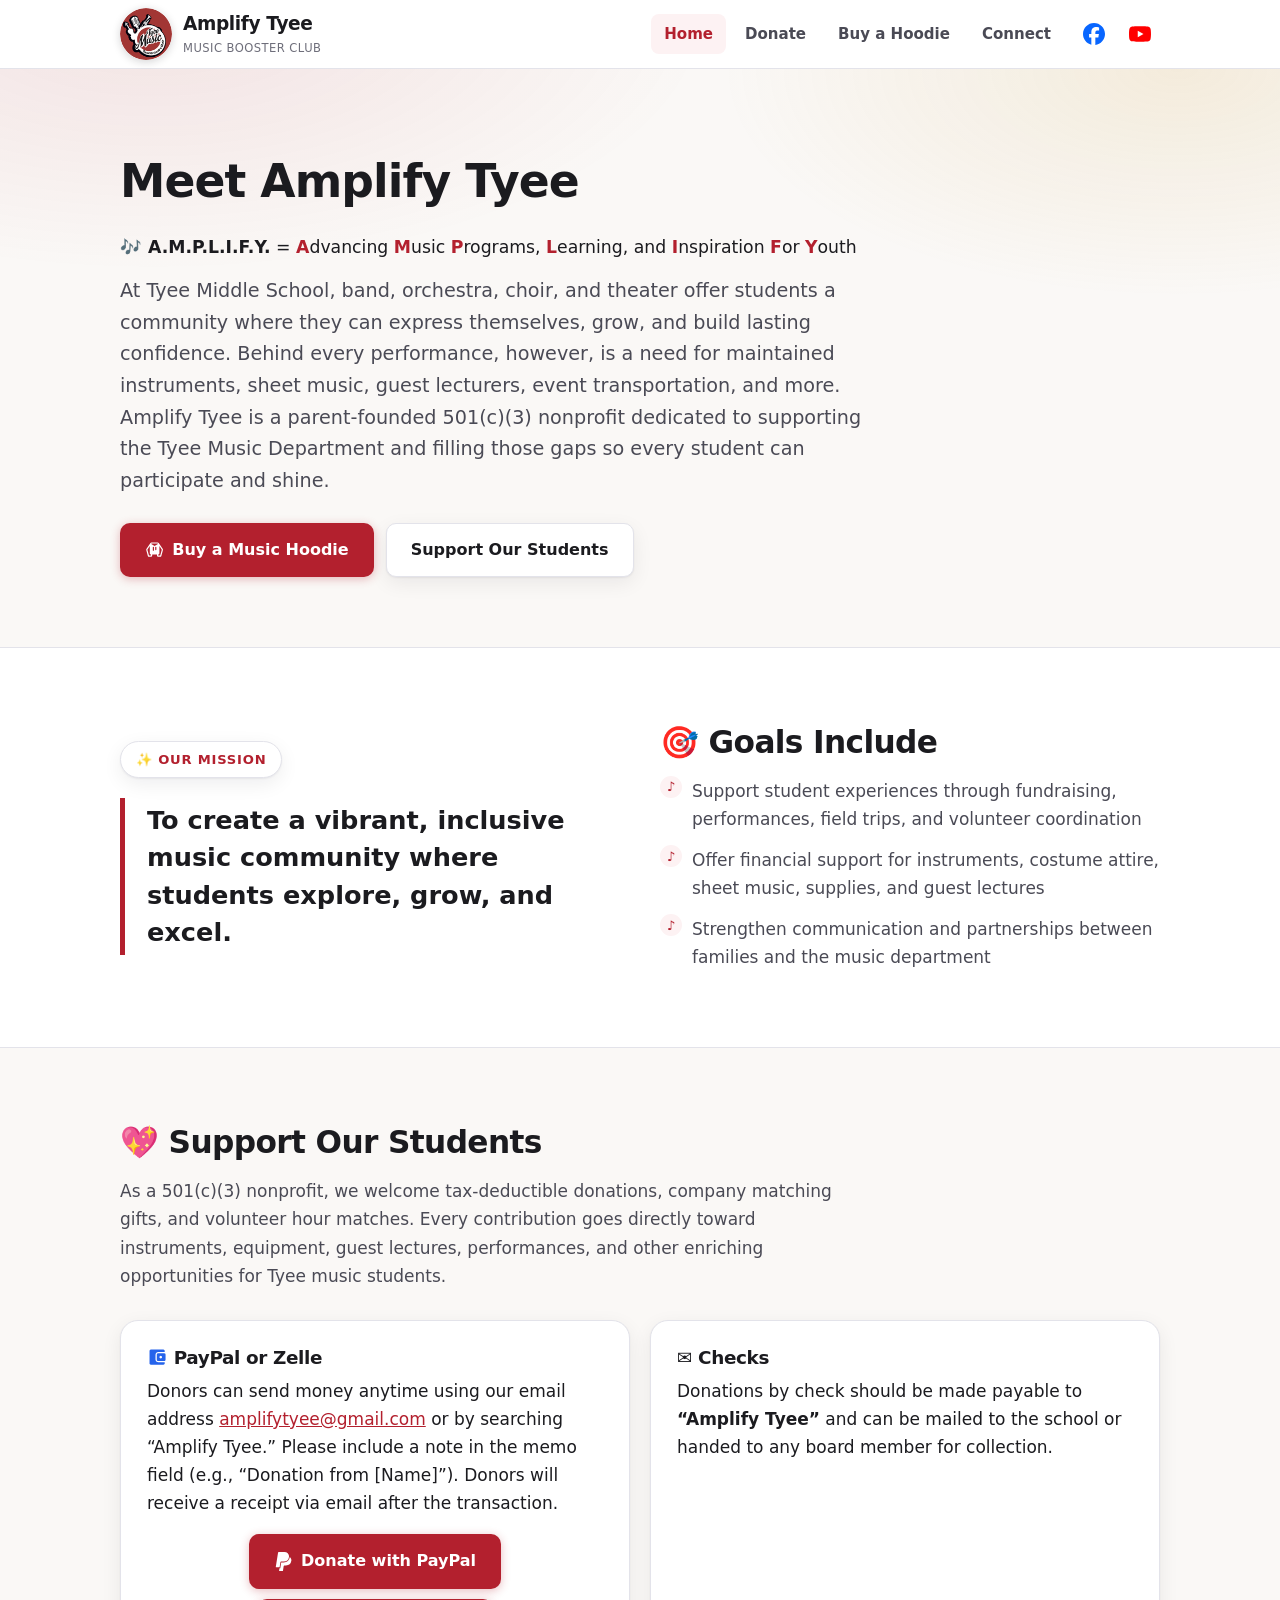
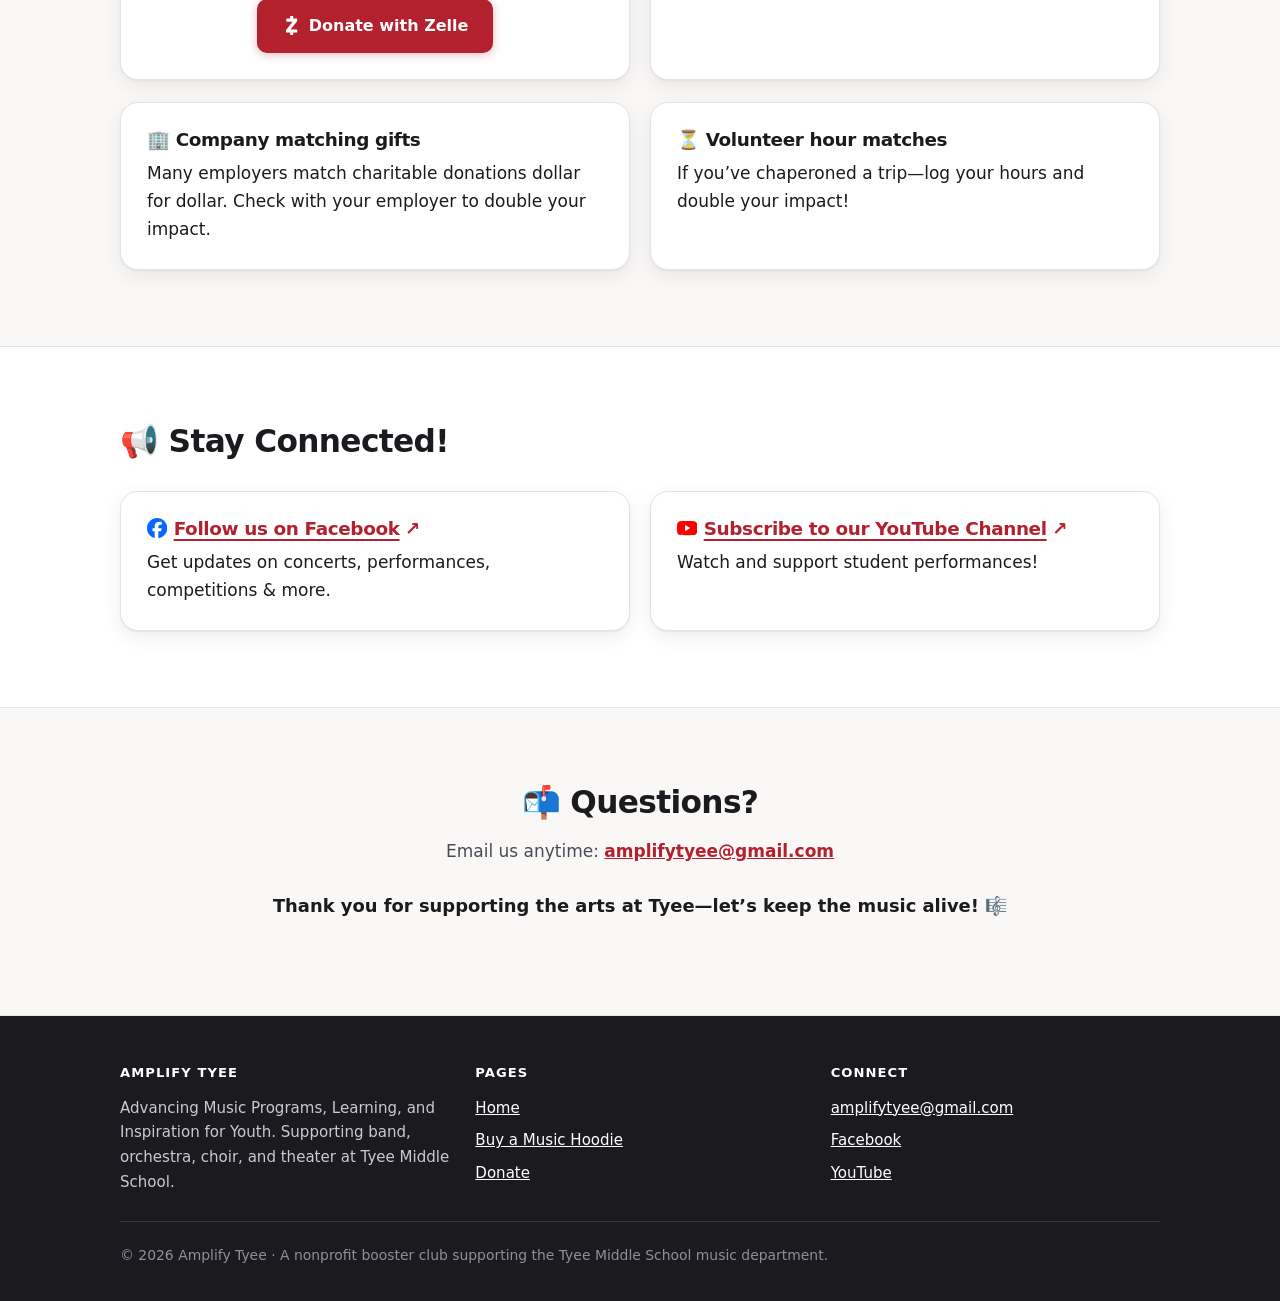
==== index.html @ bc8c7fa6 "Home page: lead with why the music program needs support Opens with what band, orchestra, choir, and" ====
<!doctype html>
<html lang="en">
<head>
<meta charset="utf-8">
<meta name="viewport" content="width=device-width, initial-scale=1">
<title>Amplify Tyee — Tyee Middle School Music Booster Club</title>
<meta name="description" content="Amplify Tyee is a nonprofit music booster club supporting the Tyee Middle School music department — band, orchestra, choir, and theater.">
<link rel="canonical" href="https://amplifytyee.org/">
<meta property="og:title" content="Amplify Tyee — Tyee Middle School Music Booster Club">
<meta property="og:description" content="Advancing Music Programs, Learning, and Inspiration for Youth.">
<meta property="og:type" content="website">
<meta property="og:url" content="https://amplifytyee.org/">
<meta name="theme-color" content="#b3202e">
<link rel="icon" type="image/png" sizes="32x32" href="assets/img/favicon-32.png">
<link rel="icon" type="image/png" sizes="48x48" href="assets/img/favicon-48.png">
<link rel="icon" type="image/png" sizes="192x192" href="assets/img/logo.png">
<link rel="apple-touch-icon" sizes="180x180" href="assets/img/apple-touch-icon.png">
<link rel="stylesheet" href="assets/css/site.css">
</head>
<body>

<a class="skip-link" href="#main">Skip to main content</a>

<header class="site-header">
  <div class="wrap">
    <a class="brand" href="./">
      <img class="brand-logo" src="assets/img/logo.png" alt="" width="52" height="52">
      <span>
        <span class="brand-name">Amplify Tyee</span>
        <span class="brand-sub">Music Booster Club</span>
      </span>
    </a>
    <nav class="site-nav" aria-label="Main">
      <a href="./" aria-current="page">Home</a>
      <a href="./#donate">Donate</a>
      <a href="sweatshirts.html">Buy a Hoodie</a>
      <a href="./#connect">Connect</a>
      <a class="nav-icon" href="https://www.facebook.com/profile.php?id=61572966548657" target="_blank" rel="noopener" aria-label="Amplify Tyee on Facebook (opens in a new tab)" title="Amplify Tyee on Facebook"><svg viewBox="0 0 24 24" aria-hidden="true" focusable="false"><path fill="#0866FF" d="M9.101 23.691v-7.98H6.627v-3.667h2.474v-1.58c0-4.085 1.848-5.978 5.858-5.978.401 0 .955.042 1.468.103a8.68 8.68 0 0 1 1.141.195v3.325a8.623 8.623 0 0 0-.653-.036 26.805 26.805 0 0 0-.733-.009c-.707 0-1.259.096-1.675.309a1.686 1.686 0 0 0-.679.622c-.258.42-.374.995-.374 1.752v1.297h3.919l-.386 2.103-.287 1.564h-3.246v8.245C19.396 23.238 24 18.179 24 12.044c0-6.627-5.373-12-12-12s-12 5.373-12 12c0 5.628 3.874 10.35 9.101 11.647Z"/></svg></a>
      <a class="nav-icon" href="https://www.youtube.com/@AMPLIFYTyee" target="_blank" rel="noopener" aria-label="Amplify Tyee on YouTube (opens in a new tab)" title="Amplify Tyee on YouTube"><svg viewBox="0 0 24 24" aria-hidden="true" focusable="false"><path fill="#FF0000" d="M23.498 6.186a3.016 3.016 0 0 0-2.122-2.136C19.505 3.545 12 3.545 12 3.545s-7.505 0-9.377.505A3.017 3.017 0 0 0 .502 6.186C0 8.07 0 12 0 12s0 3.93.502 5.814a3.016 3.016 0 0 0 2.122 2.136c1.871.505 9.376.505 9.376.505s7.505 0 9.377-.505a3.015 3.015 0 0 0 2.122-2.136C24 15.93 24 12 24 12s0-3.93-.502-5.814zM9.545 15.568V8.432L15.818 12l-6.273 3.568z"/></svg></a>
    </nav>
  </div>
</header>

<main id="main">

  <section class="hero">
    <div class="wrap">
      <h1>Meet Amplify Tyee</h1>
      <div class="acronym">
        <p>
          <strong>&#127926; A.M.P.L.I.F.Y.</strong> =
          <b>A</b>dvancing <b>M</b>usic <b>P</b>rograms,
          <b>L</b>earning, and <b>I</b>nspiration <b>F</b>or <b>Y</b>outh
        </p>
      </div>
      <p class="lede">
        At Tyee Middle School, band, orchestra, choir, and theater offer students a community where they can express themselves, grow, and build lasting confidence.
        Behind every performance, however, is a need for maintained instruments, sheet music, guest lecturers, event transportation, and more.
        Amplify Tyee is a parent-founded 501(c)(3) nonprofit dedicated to supporting the Tyee Music Department and filling those gaps so
        every student can participate and shine.
      </p>
      <div class="hero-actions">
        <a class="btn btn-primary" href="sweatshirts.html"><svg class="btn-icon" viewBox="0 0 256 256" aria-hidden="true" focusable="false"><path fill="currentColor" d="M237.31,120.53,183,39.12A16,16,0,0,0,169.73,32H86.27A16,16,0,0,0,73,39.12L18.69,120.53a16,16,0,0,0-2.13,13.09L38,212.21A16,16,0,0,0,53.43,224H80a16,16,0,0,0,16-16V192h64v16a16,16,0,0,0,16,16h26.57A16,16,0,0,0,218,212.21l21.44-78.59A16,16,0,0,0,237.31,120.53ZM80,208H53.43L32,129.41l32-48V176a16,16,0,0,0,16,16Zm40-72a8,8,0,0,1-16,0V97.14a8,8,0,1,1,16,0Zm32-8a8,8,0,0,1-16,0V97.14a8,8,0,1,1,16,0ZM128,78.71,83.35,52.39,86.27,48h83.46l2.92,4.39ZM202.57,208H176V192a16,16,0,0,0,16-16V81.41l32,48Z"/></svg>Buy a Music Hoodie</a>
        <a class="btn btn-secondary" href="#donate">Support Our Students</a>
      </div>
    </div>
  </section>

  <section class="section" id="mission">
    <div class="wrap">
      <div class="grid grid-2" style="align-items:center; gap:40px;">
        <div>
          <span class="eyebrow">&#10024; Our Mission</span>
          <blockquote class="mission-quote">
            To create a vibrant, inclusive music community where students explore, grow, and excel.
          </blockquote>
        </div>
        <div>
          <h2>&#127919; Goals Include</h2>
          <ul class="check-list">
            <li>Support student experiences through fundraising, performances, field trips, and volunteer coordination</li>
            <li>Offer financial support for instruments, costume attire, sheet music, supplies, and guest lectures</li>
            <li>Strengthen communication and partnerships between families and the music department</li>
          </ul>
        </div>
      </div>
    </div>
  </section>

  <section class="section section-alt" id="donate">
    <div class="wrap">
      <div class="section-head">
        <h2>&#128150; Support Our Students</h2>
        <p>As a 501(c)(3) nonprofit, we welcome tax-deductible donations, company matching gifts, and volunteer hour matches.
           Every contribution goes directly toward instruments, equipment, guest lectures, performances, and other enriching opportunities for Tyee music students.
        </p>
      </div>

      <div class="grid grid-3" style="margin-top:22px;">
        <div class="card">
          <h3><svg class="title-icon" viewBox="0 -960 960 960" aria-hidden="true" focusable="false"><path fill="#2563EB" d="M180-120q-23 0-41.5-18T120-180v-600q0-23 18.5-41.5T180-840h600q24 0 42 18.5t18 41.5v54H538q-58 0-96 38t-38 95v227q0 57 38 95t96 38h302v53q0 24-18 42t-42 18H180Zm358-173q-34 0-54-20t-20-53v-227q0-34 20-53.5t54-19.5h269q34 0 54 19.5t20 53.5v227q0 33-20 53t-54 20H538Zm158.5-142.5Q716-455 716-481q0-25-19.5-44T652-544q-25 0-44.5 19T588-481q0 26 19.5 45.5T652-416q25 0 44.5-19.5Z"/></svg>PayPal or Zelle</h3>
          <p>Donors can send money anytime using our email address
             <a href="mailto:amplifytyee@gmail.com">amplifytyee@gmail.com</a> or by searching
             &ldquo;Amplify Tyee.&rdquo; Please include a note in the memo field
             (e.g., &ldquo;Donation from [Name]&rdquo;). Donors will receive a receipt via email
             after the transaction.</p>
          <p style="margin-top:16px; display:flex; flex-wrap:wrap; justify-content:center; gap:10px;">
            <a class="btn btn-primary" href="https://www.paypal.com/donate?campaign_id=DJWLA42FHYME8"
               target="_blank" rel="noopener"><svg class="btn-icon" viewBox="0 0 24 24" aria-hidden="true" focusable="false"><path fill="currentColor" d="M7.016 19.198h-4.2a.562.562 0 0 1-.555-.65L5.093.584A.692.692 0 0 1 5.776 0h7.222c3.417 0 5.904 2.488 5.846 5.5-.006.25-.027.5-.066.747A6.794 6.794 0 0 1 12.071 12H8.743a.69.69 0 0 0-.682.583l-.325 2.056-.013.083-.692 4.39-.015.087zM19.79 6.142c-.01.087-.01.175-.023.261a7.76 7.76 0 0 1-7.695 6.598H9.007l-.283 1.795-.013.083-.692 4.39-.134.843-.014.088H6.86l-.497 3.15a.562.562 0 0 0 .555.65h3.612c.34 0 .63-.249.683-.585l.952-6.031a.692.692 0 0 1 .683-.584h2.126a6.793 6.793 0 0 0 6.707-5.752c.306-1.95-.466-3.744-1.89-4.906z"/></svg>Donate with PayPal</a>
            <a class="btn btn-primary" href="https://enroll.zellepay.com/qr-codes?data=eyJuYW1lIjoiQU1QTElGWSBUWUVFIiwiYWN0aW9uIjoicGF5bWVudCIsInRva2VuIjoiYW1wbGlmeXR5ZWVAZ21haWwuY29tIn0="
               target="_blank" rel="noopener"><svg class="btn-icon" viewBox="0 0 24 24" aria-hidden="true" focusable="false"><path fill="currentColor" d="M13.559 24h-2.841a.483.483 0 0 1-.483-.483v-2.765H5.638a.667.667 0 0 1-.666-.666v-2.234a.67.67 0 0 1 .142-.412l8.139-10.382h-7.25a.667.667 0 0 1-.667-.667V3.914c0-.367.299-.666.666-.666h4.23V.483c0-.266.217-.483.483-.483h2.841c.266 0 .483.217.483.483v2.765h4.323c.367 0 .666.299.666.666v2.137a.67.67 0 0 1-.141.41l-8.19 10.481h7.665c.367 0 .666.299.666.666v2.477a.667.667 0 0 1-.666.667h-4.32v2.765a.483.483 0 0 1-.483.483Z"/></svg>Donate with Zelle</a>
          </p>
        </div>
        <div class="card">
          <h3>&#9993;&#65039; Checks</h3>
          <p>Donations by check should be made payable to <strong>&ldquo;Amplify Tyee&rdquo;</strong>
             and can be mailed to the school or handed to any board member for collection.</p>
        </div>
      </div>

      <div class="grid grid-2" style="margin-top:22px;">
        <div class="card">
          <h3>&#127970; Company matching gifts</h3>
          <p>Many employers match charitable donations dollar for dollar. Check with your
             employer to double your impact.</p>
        </div>
        <div class="card">
          <h3>&#9203; Volunteer hour matches</h3>
          <p>If you&rsquo;ve chaperoned a trip&mdash;log your hours and double your impact!</p>
        </div>
      </div>
    </div>
  </section>

  <section class="section" id="connect">
    <div class="wrap">
      <div class="section-head">
        <h2>&#128226; Stay Connected!</h2>
      </div>

      <div class="grid grid-2">
        <div class="card">
          <h3><a href="https://www.facebook.com/profile.php?id=61572966548657" target="_blank" rel="noopener"><svg class="title-icon" viewBox="0 0 24 24" aria-hidden="true" focusable="false"><path fill="#0866FF" d="M9.101 23.691v-7.98H6.627v-3.667h2.474v-1.58c0-4.085 1.848-5.978 5.858-5.978.401 0 .955.042 1.468.103a8.68 8.68 0 0 1 1.141.195v3.325a8.623 8.623 0 0 0-.653-.036 26.805 26.805 0 0 0-.733-.009c-.707 0-1.259.096-1.675.309a1.686 1.686 0 0 0-.679.622c-.258.42-.374.995-.374 1.752v1.297h3.919l-.386 2.103-.287 1.564h-3.246v8.245C19.396 23.238 24 18.179 24 12.044c0-6.627-5.373-12-12-12s-12 5.373-12 12c0 5.628 3.874 10.35 9.101 11.647Z"/></svg>Follow us on Facebook</a></h3>
          <p>Get updates on concerts, performances, competitions &amp; more.</p>
        </div>
        <div class="card">
          <h3><a href="https://www.youtube.com/@AMPLIFYTyee" target="_blank" rel="noopener"><svg class="title-icon" viewBox="0 0 24 24" aria-hidden="true" focusable="false"><path fill="#FF0000" d="M23.498 6.186a3.016 3.016 0 0 0-2.122-2.136C19.505 3.545 12 3.545 12 3.545s-7.505 0-9.377.505A3.017 3.017 0 0 0 .502 6.186C0 8.07 0 12 0 12s0 3.93.502 5.814a3.016 3.016 0 0 0 2.122 2.136c1.871.505 9.376.505 9.376.505s7.505 0 9.377-.505a3.015 3.015 0 0 0 2.122-2.136C24 15.93 24 12 24 12s0-3.93-.502-5.814zM9.545 15.568V8.432L15.818 12l-6.273 3.568z"/></svg>Subscribe to our YouTube Channel</a></h3>
          <p>Watch and support student performances!</p>
        </div>
      </div>
    </div>
  </section>

  <section class="section section-alt" id="questions">
    <div class="wrap" style="text-align:center;">
      <h2>&#128236; Questions?</h2>
      <p style="color:var(--ink-soft);">Email us anytime:
        <a href="mailto:amplifytyee@gmail.com"><strong>amplifytyee@gmail.com</strong></a>
      </p>
      <p style="font-size:1.12rem; font-weight:600; margin-top:26px;">
        Thank you for supporting the arts at Tyee&mdash;let&rsquo;s keep the music alive! &#127932;
      </p>
    </div>
  </section>

</main>

<footer class="site-footer">
  <div class="wrap">
    <div class="foot-grid">
      <div>
        <h4>Amplify Tyee</h4>
        <p style="margin:0;">Advancing Music Programs, Learning, and Inspiration for Youth.
           Supporting band, orchestra, choir, and theater at Tyee Middle School.</p>
      </div>
      <div>
        <h4>Pages</h4>
        <ul>
          <li><a href="./">Home</a></li>
          <li><a href="sweatshirts.html">Buy a Music Hoodie</a></li>
          <li><a href="./#donate">Donate</a></li>
        </ul>
      </div>
      <div>
        <h4>Connect</h4>
        <ul>
          <li><a href="mailto:amplifytyee@gmail.com">amplifytyee@gmail.com</a></li>
          <li><a href="https://www.facebook.com/profile.php?id=61572966548657" target="_blank" rel="noopener">Facebook</a></li>
          <li><a href="https://www.youtube.com/@AMPLIFYTyee" target="_blank" rel="noopener">YouTube</a></li>
        </ul>
      </div>
    </div>
    <div class="foot-bottom">
      &copy; <span id="year">2026</span> Amplify Tyee &middot; A nonprofit booster club supporting the Tyee Middle School music department.
    </div>
  </div>
</footer>

<script>document.getElementById('year').textContent = new Date().getFullYear();</script>
<script src="assets/js/nav.js"></script>
</body>
</html>
---- assets/css/site.css ----
/* Amplify Tyee — shared stylesheet
   Plain CSS, no build step. Edit directly. */

:root {
  --red:        #b3202e;
  --red-dark:   #8a1622;
  --red-soft:   #fdf2f3;
  --ink:        #1b1b1f;
  --ink-soft:   #4a4a55;
  --muted:      #6e6e7a;
  --line:       #e3e3ea;
  --bg:         #ffffff;
  --bg-alt:     #faf8f6;
  --gold:       #c8952b;
  --green:      #1c7a4d;
  --green-soft: #eefaf3;

  --radius:     12px;
  --radius-lg:  18px;
  --shadow:     0 1px 2px rgba(20, 20, 30, .06), 0 6px 20px rgba(20, 20, 30, .07);
  --shadow-lg:  0 2px 6px rgba(20, 20, 30, .08), 0 18px 46px rgba(20, 20, 30, .12);
  --wrap:       1080px;
  --font:       system-ui, -apple-system, "Segoe UI", Roboto, "Helvetica Neue", Arial, sans-serif;
}

* { box-sizing: border-box; }

html { scroll-behavior: smooth; -webkit-text-size-adjust: 100%; }

/* Keep the sticky header from covering a heading jumped to via #anchor. */
:target, section[id], [id^="order-"] { scroll-margin-top: 88px; }

body {
  margin: 0;
  font-family: var(--font);
  font-size: 17px;
  line-height: 1.65;
  color: var(--ink);
  background: var(--bg);
  -webkit-font-smoothing: antialiased;
}

img { max-width: 100%; height: auto; display: block; }

a { color: var(--red); }
a:hover { color: var(--red-dark); }

h1, h2, h3 { line-height: 1.2; letter-spacing: -.02em; margin: 0 0 .5em; }
h1 { font-size: clamp(1.9rem, 5vw, 2.85rem); }
h2 { font-size: clamp(1.4rem, 3.4vw, 1.95rem); }
h3 { font-size: 1.15rem; }

p { margin: 0 0 1em; }

.wrap { width: 100%; max-width: var(--wrap); margin-inline: auto; padding-inline: 20px; }

/* Accessibility ---------------------------------------------------------- */
.skip-link {
  position: absolute; left: -9999px; top: 0; z-index: 200;
  background: var(--ink); color: #fff; padding: 12px 18px; border-radius: 0 0 8px 0;
}
.skip-link:focus { left: 0; color: #fff; }

:where(a, button, input, select, textarea, summary):focus-visible {
  outline: 3px solid var(--red);
  outline-offset: 2px;
  border-radius: 4px;
}

.visually-hidden {
  position: absolute; width: 1px; height: 1px; margin: -1px;
  padding: 0; overflow: hidden; clip: rect(0 0 0 0); white-space: nowrap; border: 0;
}

/* Header ----------------------------------------------------------------- */
.site-header {
  position: sticky; top: 0; z-index: 100;
  background: rgba(255, 255, 255, .92);
  backdrop-filter: saturate(180%) blur(12px);
  border-bottom: 1px solid var(--line);
}
.site-header .wrap {
  display: flex; align-items: center; justify-content: space-between;
  gap: 16px; min-height: 68px;
}

.brand { display: flex; align-items: center; gap: 11px; text-decoration: none; color: var(--ink); }
.brand:hover { color: var(--ink); }
.brand-logo {
  width: 52px; height: 52px; flex: none; border-radius: 50%;
  box-shadow: 0 2px 8px rgba(20, 20, 30, .18);
}
.brand-name { font-weight: 700; font-size: 1.16rem; letter-spacing: -.02em; line-height: 1.15; }
.brand-sub { display: block; font-weight: 500; font-size: .72rem; color: var(--muted); letter-spacing: .04em; text-transform: uppercase; }

.site-nav { display: flex; align-items: center; gap: 6px; flex-wrap: wrap; }
.site-nav a {
  text-decoration: none; color: var(--ink-soft); font-weight: 600; font-size: .94rem;
  padding: 8px 13px; border-radius: 8px;
}
.site-nav a:hover { background: var(--bg-alt); color: var(--ink); }
/* The highlighted menu item. aria-current="page" marks the page you're on; on the home page,
   assets/js/nav.js moves it between Home / Donate / Connect ("location") as you scroll. */
.site-nav a[aria-current] { color: var(--red); background: var(--red-soft); }
/* Facebook / YouTube icon links at the end of the menu. 40px square keeps them easy to tap. */
.site-nav a.nav-icon {
  display: inline-flex; align-items: center; justify-content: center;
  width: 40px; height: 40px; padding: 0;
}
.site-nav a:not(.nav-icon) + a.nav-icon { margin-left: 4px; }
.nav-icon svg { width: 22px; height: 22px; display: block; }

/* Buttons ---------------------------------------------------------------- */
.btn {
  display: inline-flex; align-items: center; justify-content: center; gap: 8px;
  padding: 13px 24px; border-radius: 10px; border: 1px solid transparent;
  font: inherit; font-weight: 650; font-size: 1rem; text-decoration: none;
  cursor: pointer; transition: transform .12s ease, background .15s ease, box-shadow .15s ease;
}
.btn:active { transform: translateY(1px); }
/* Logo inside a button (e.g. PayPal / Zelle on the donate buttons). Drawn in the button's text
   colour (fill="currentColor"), so it stays readable on the red buttons. */
.btn-icon { width: 1.2em; height: 1.2em; flex: none; }
.btn-primary { background: var(--red); color: #fff; box-shadow: 0 2px 10px rgba(179, 32, 46, .3); }
.btn-primary:hover { background: var(--red-dark); color: #fff; }
.btn-secondary { background: #fff; color: var(--ink); border-color: var(--line); box-shadow: var(--shadow); }
.btn-secondary:hover { border-color: #c9c9d4; color: var(--ink); }

/* Hero ------------------------------------------------------------------- */
.hero {
  background:
    radial-gradient(900px 420px at 12% -10%, rgba(179, 32, 46, .10), transparent 62%),
    radial-gradient(760px 380px at 92% 0%, rgba(200, 149, 43, .13), transparent 60%),
    var(--bg-alt);
  border-bottom: 1px solid var(--line);
  padding: clamp(48px, 8vw, 86px) 0 clamp(40px, 6vw, 70px);
}
.eyebrow {
  display: inline-flex; align-items: center; gap: 8px;
  background: #fff; border: 1px solid var(--line); color: var(--red);
  font-size: .82rem; font-weight: 700; letter-spacing: .06em; text-transform: uppercase;
  padding: 7px 15px; border-radius: 999px; margin-bottom: 20px; box-shadow: var(--shadow);
}
.hero p.lede { font-size: clamp(1.04rem, 2.1vw, 1.2rem); color: var(--ink-soft); max-width: 62ch; }
.hero-actions { display: flex; flex-wrap: wrap; gap: 12px; margin-top: 26px; }

/* Acronym ---------------------------------------------------------------- */
.acronym { margin: 0 0 14px; max-width: 760px; font-size: 1.08rem; }
.acronym b { color: var(--red); }
.acronym p:last-child { margin-bottom: 0; }

/* Sections --------------------------------------------------------------- */
.section { padding: clamp(46px, 7vw, 76px) 0; }
.section-alt { background: var(--bg-alt); border-block: 1px solid var(--line); }
.section-head { max-width: 66ch; margin-bottom: 30px; }
.section-head p { color: var(--ink-soft); margin-bottom: 0; }

/* Cards ------------------------------------------------------------------ */
.grid { display: grid; gap: 20px; }
.grid-3 { grid-template-columns: repeat(auto-fit, minmax(265px, 1fr)); }
.grid-2 { grid-template-columns: repeat(auto-fit, minmax(310px, 1fr)); }

.card {
  background: #fff; border: 1px solid var(--line); border-radius: var(--radius-lg);
  padding: 26px; box-shadow: var(--shadow);
}
.card h3 { margin-bottom: .45em; }
.card p:last-child { margin-bottom: 0; }

/* SVG icons shown in front of a card title (wallet, Facebook, YouTube), sized like the emoji icons. */
.title-icon { width: 1.1em; height: 1.1em; vertical-align: -0.18em; margin-right: .35em; }

/* A card title that is itself a link (Facebook, YouTube). Always underlined so it
   reads as a link on phones too, not just on hover, and without relying on colour. */
.card h3 a {
  text-decoration: underline; text-decoration-thickness: 1.5px; text-underline-offset: 4px;
}
.card h3 a:hover { color: var(--red-dark); text-decoration-thickness: 2.5px; }
/* "Opens another site" arrow. inline-block keeps it out of the underline;
   the empty alt text stops screen readers announcing "north east arrow". */
.card h3 a[target="_blank"]::after {
  content: "\2197"; content: "\2197" / "";
  display: inline-block; margin-left: .3em; text-decoration: none; font-weight: 600;
}

.mission-quote {
  font-size: clamp(1.2rem, 2.8vw, 1.6rem); line-height: 1.45; font-weight: 600;
  color: var(--ink); border-left: 5px solid var(--red); padding: 4px 0 4px 22px;
  margin: 0; max-width: 34ch;
}

/* Lists ------------------------------------------------------------------ */
.check-list { list-style: none; padding: 0; margin: 0; display: grid; gap: 13px; }
.check-list li { position: relative; padding-left: 32px; color: var(--ink-soft); }
.check-list li::before {
  content: "\266A"; position: absolute; left: 0; top: -1px;
  width: 22px; height: 22px; border-radius: 50%;
  background: var(--red-soft); color: var(--red);
  display: grid; place-items: center; font-size: 13px; font-weight: 700;
}

/* Footer ----------------------------------------------------------------- */
.site-footer {
  background: var(--ink); color: #c9c9d6;
  padding: 46px 0 34px; font-size: .94rem;
}
.site-footer a { color: #fff; }
.site-footer .foot-grid {
  display: grid; gap: 26px; grid-template-columns: repeat(auto-fit, minmax(230px, 1fr));
  padding-bottom: 26px; border-bottom: 1px solid rgba(255, 255, 255, .13);
}
.site-footer h4 { color: #fff; font-size: .82rem; letter-spacing: .08em; text-transform: uppercase; margin: 0 0 12px; }
.site-footer ul { list-style: none; padding: 0; margin: 0; display: grid; gap: 8px; }
.foot-bottom { padding-top: 22px; color: #8f8f9e; font-size: .87rem; }

@media (max-width: 640px) {
  /* The header stacks on small screens, so anchors need more clearance. */
  :target, section[id], [id^="order-"] { scroll-margin-top: 140px; }
  .site-header .wrap { flex-direction: column; align-items: stretch; padding-block: 12px; gap: 10px; }
  .site-nav { justify-content: center; }
  .brand { justify-content: center; }
}
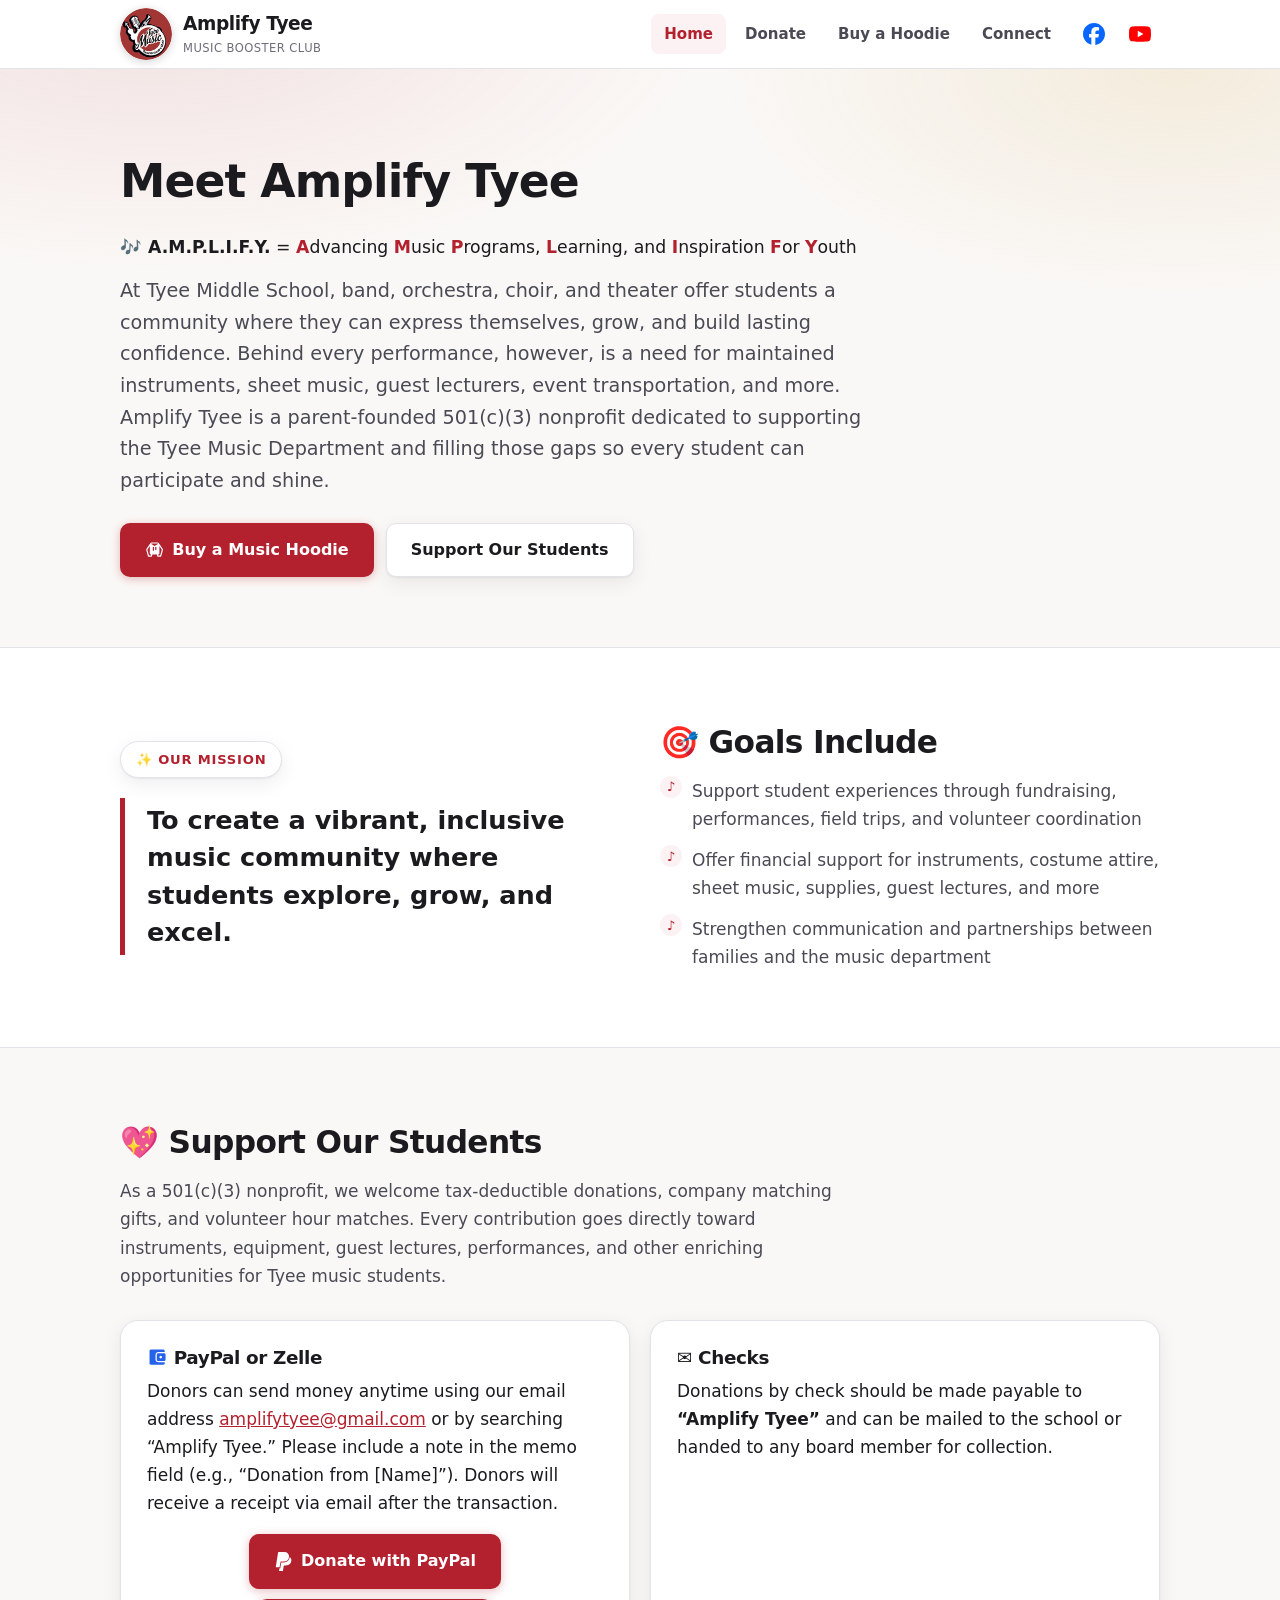
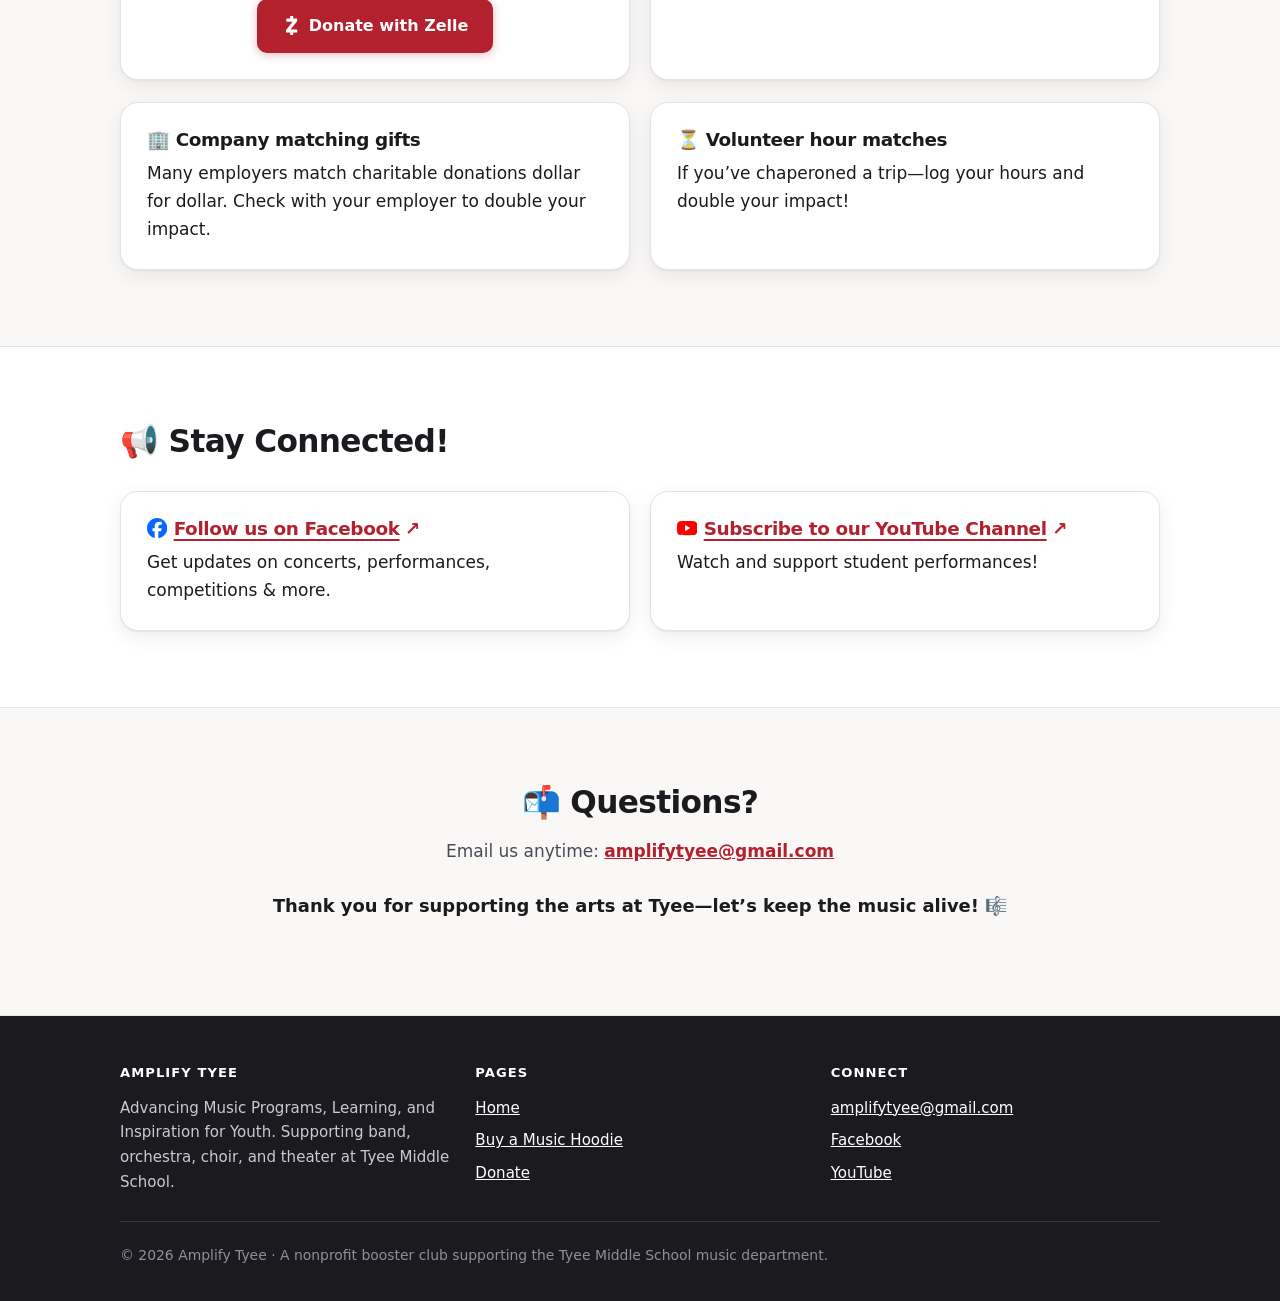
==== commit 75c3a6b7: "Same funding goal wording on the home page and both flyers "instruments, costume attire, sheet music" ====
--- a/index.html
+++ b/index.html
@@ -79,7 +79,7 @@
           <h2>&#127919; Goals Include</h2>
           <ul class="check-list">
             <li>Support student experiences through fundraising, performances, field trips, and volunteer coordination</li>
-            <li>Offer financial support for instruments, costume attire, sheet music, supplies, and guest lectures</li>
+            <li>Offer financial support for instruments, costume attire, sheet music, supplies, guest lectures, and more</li>
             <li>Strengthen communication and partnerships between families and the music department</li>
           </ul>
         </div>
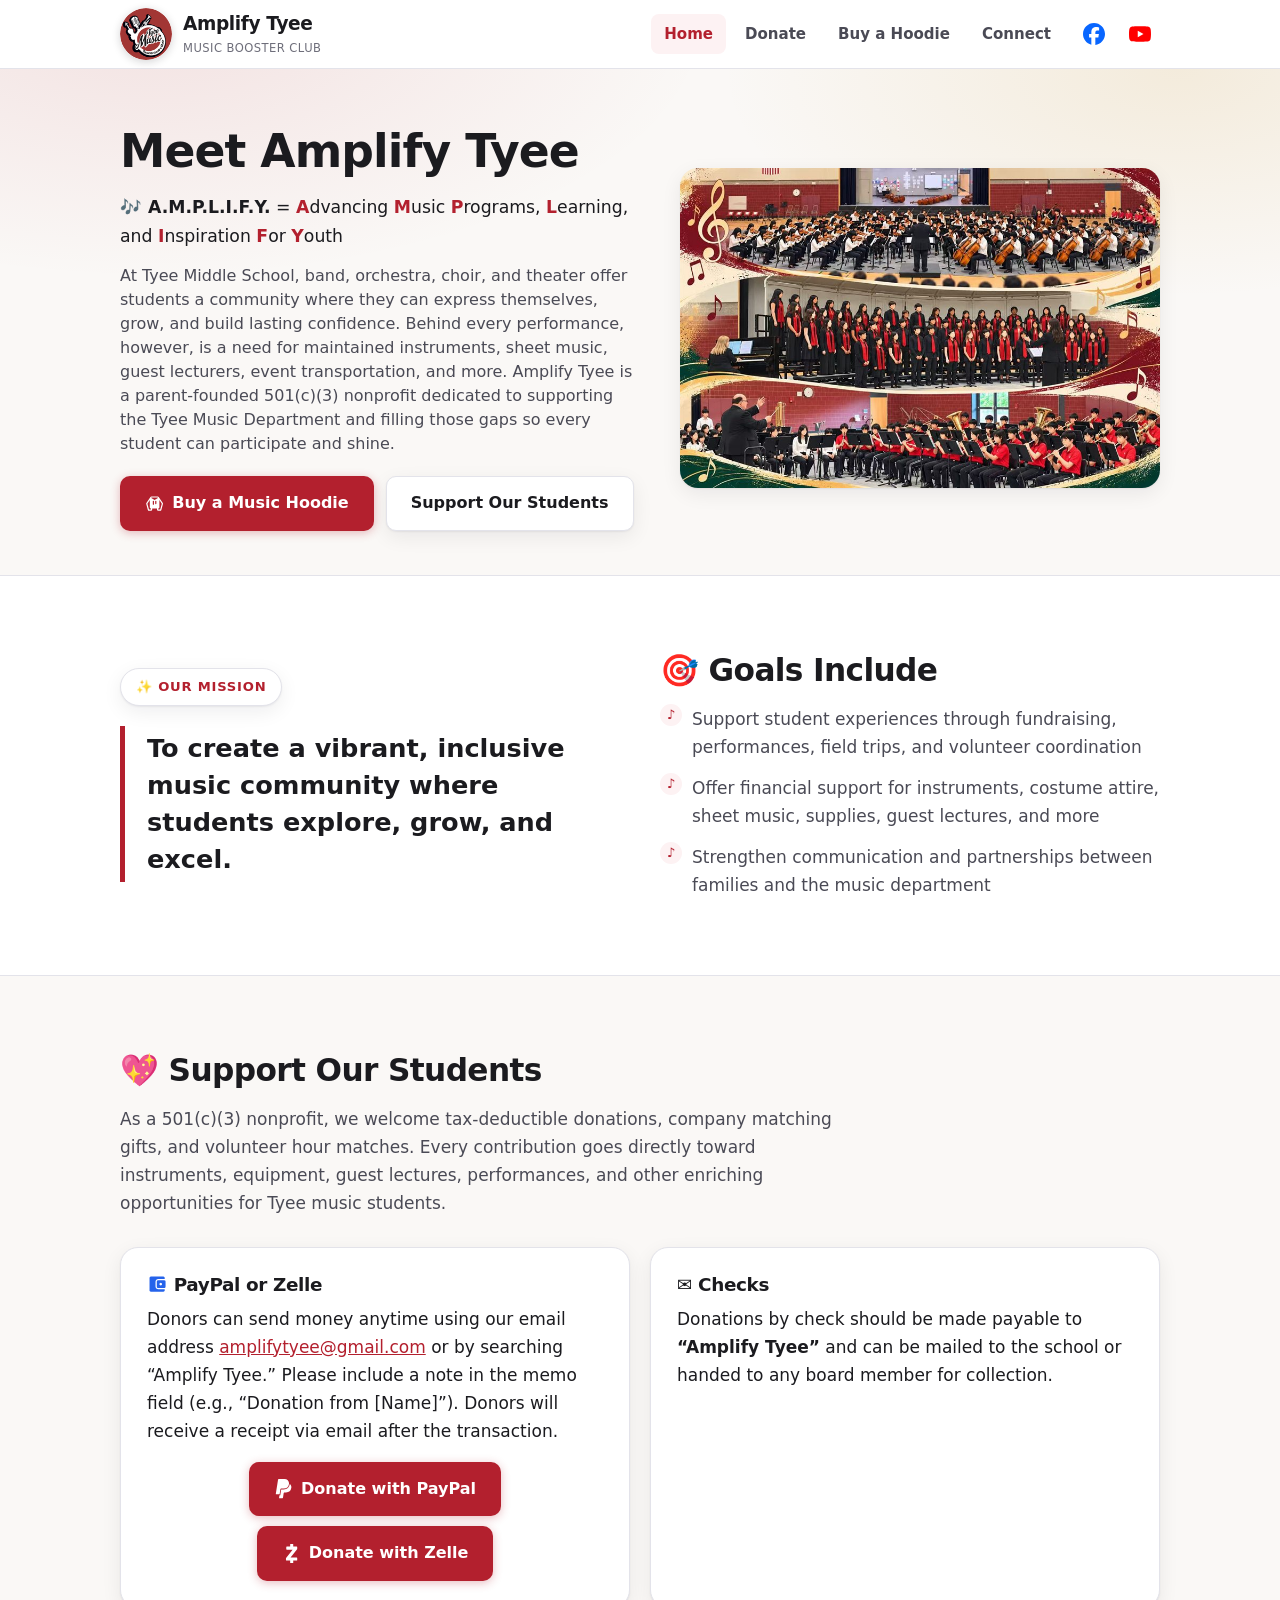
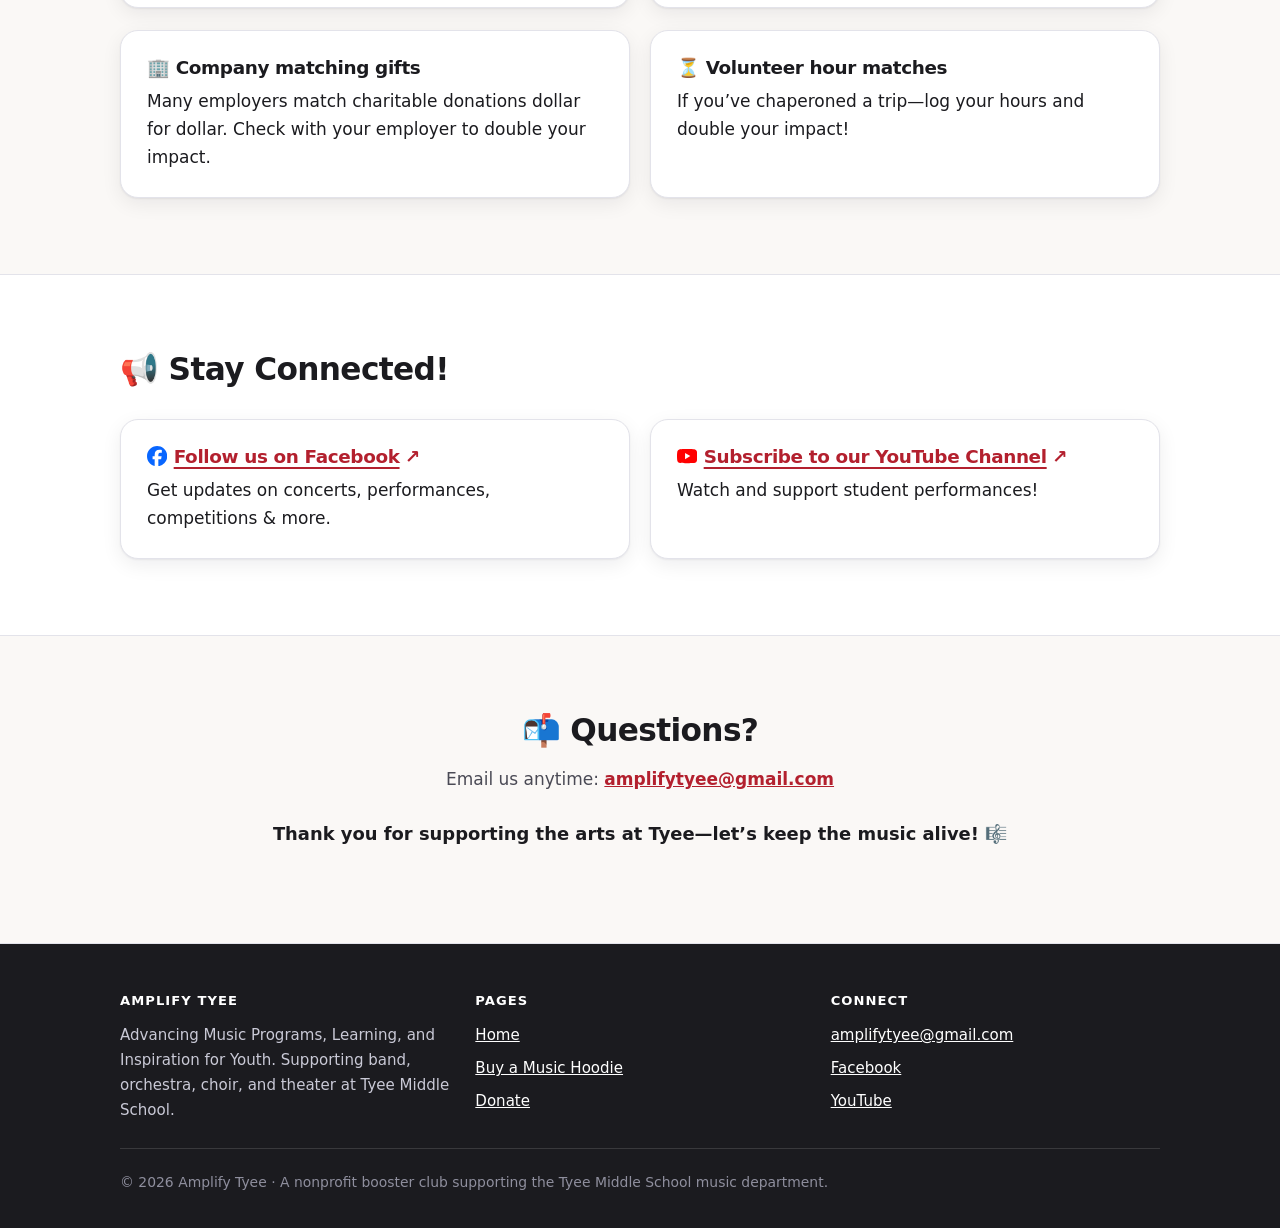
==== commit d641fd62: "Photo of the ensembles in the home hero A collage of the orchestra, choir, and band sits to the righ" ====
--- a/index.html
+++ b/index.html
@@ -44,7 +44,8 @@
 <main id="main">
 
   <section class="hero">
-    <div class="wrap">
+    <div class="wrap hero-row">
+      <div class="hero-copy">
       <h1>Meet Amplify Tyee</h1>
       <div class="acronym">
         <p>
@@ -63,6 +64,11 @@
         <a class="btn btn-primary" href="sweatshirts.html"><svg class="btn-icon" viewBox="0 0 256 256" aria-hidden="true" focusable="false"><path fill="currentColor" d="M237.31,120.53,183,39.12A16,16,0,0,0,169.73,32H86.27A16,16,0,0,0,73,39.12L18.69,120.53a16,16,0,0,0-2.13,13.09L38,212.21A16,16,0,0,0,53.43,224H80a16,16,0,0,0,16-16V192h64v16a16,16,0,0,0,16,16h26.57A16,16,0,0,0,218,212.21l21.44-78.59A16,16,0,0,0,237.31,120.53ZM80,208H53.43L32,129.41l32-48V176a16,16,0,0,0,16,16Zm40-72a8,8,0,0,1-16,0V97.14a8,8,0,1,1,16,0Zm32-8a8,8,0,0,1-16,0V97.14a8,8,0,1,1,16,0ZM128,78.71,83.35,52.39,86.27,48h83.46l2.92,4.39ZM202.57,208H176V192a16,16,0,0,0,16-16V81.41l32,48Z"/></svg>Buy a Music Hoodie</a>
         <a class="btn btn-secondary" href="#donate">Support Our Students</a>
       </div>
+      </div>
+      <!-- Sits right of the copy on wide screens, below it on phones. -->
+      <img class="hero-img" src="assets/img/ensembles.jpg"
+           alt="Tyee students performing: the orchestra on stage, the choir in red scarves and ties, and the band with their conductor"
+           width="900" height="600">
     </div>
   </section>
 
--- a/assets/css/site.css
+++ b/assets/css/site.css
@@ -220,3 +220,26 @@
   .site-nav { justify-content: center; }
   .brand { justify-content: center; }
 }
+
+/* Hero photo of the three ensembles. On phones it follows the copy; the desktop
+   rules below set it beside the text, on the right. */
+.hero-img {
+  display: block; width: 100%; height: auto; margin-top: 26px;
+  border-radius: var(--radius-lg); box-shadow: var(--shadow);
+}
+
+@media (min-width: 900px) {
+  /* Keep the hero compact on desktop: less padding, and a smaller, wider intro
+     (about 110 characters a line) so it sets in 5 lines instead of 7. This took
+     the hero from 579px to 406px at 1280 wide. Phones keep the roomier
+     stacked layout above. */
+  .hero { padding: 56px 0 44px; }
+  .hero h1 { margin-bottom: .3em; }
+  .hero p.lede { font-size: 1rem; line-height: 1.5; max-width: 790px; }
+  .hero-actions { margin-top: 20px; }
+
+  /* Words left, photo right - the same arrangement as the hoodie page. */
+  .hero-row { display: flex; align-items: center; gap: clamp(24px, 3vw, 44px); }
+  .hero-copy { flex: 1 1 auto; min-width: 0; }
+  .hero-img { flex: 0 0 auto; width: clamp(330px, 38vw, 480px); margin-top: 0; }
+}
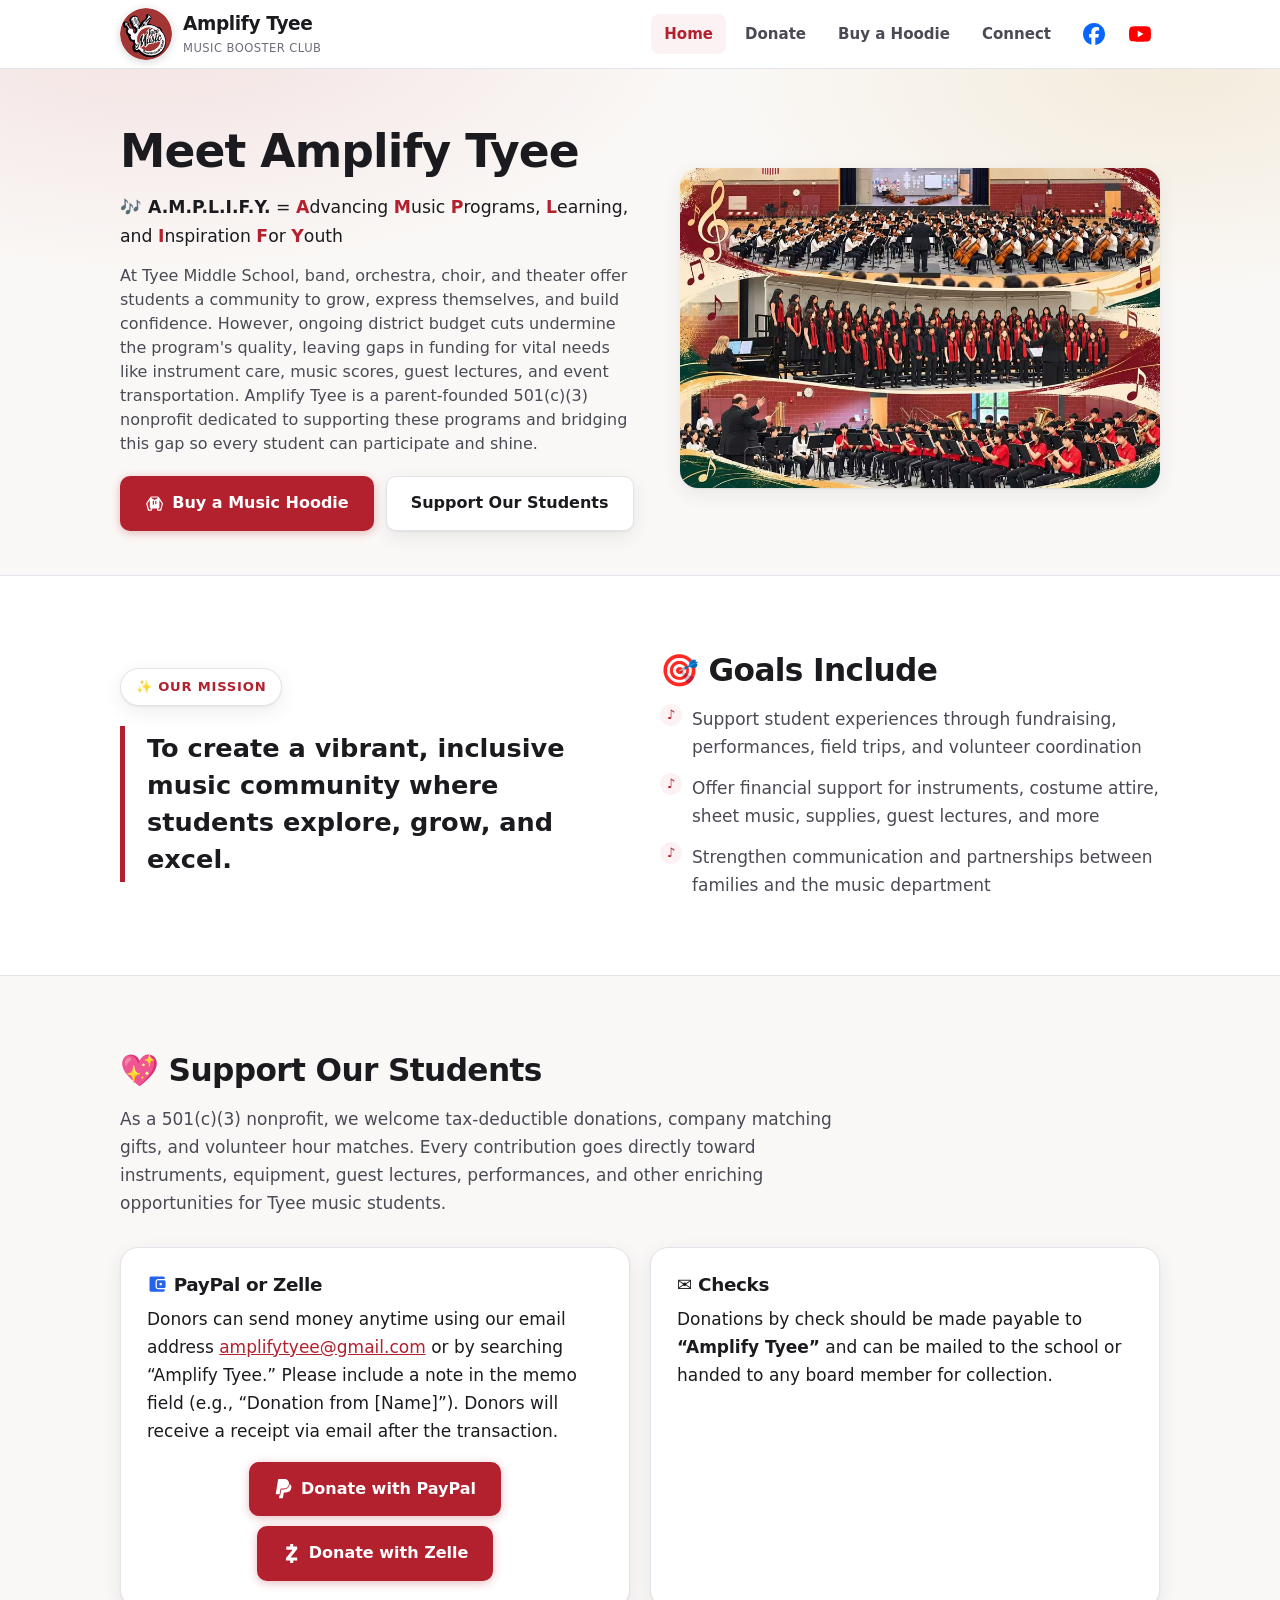
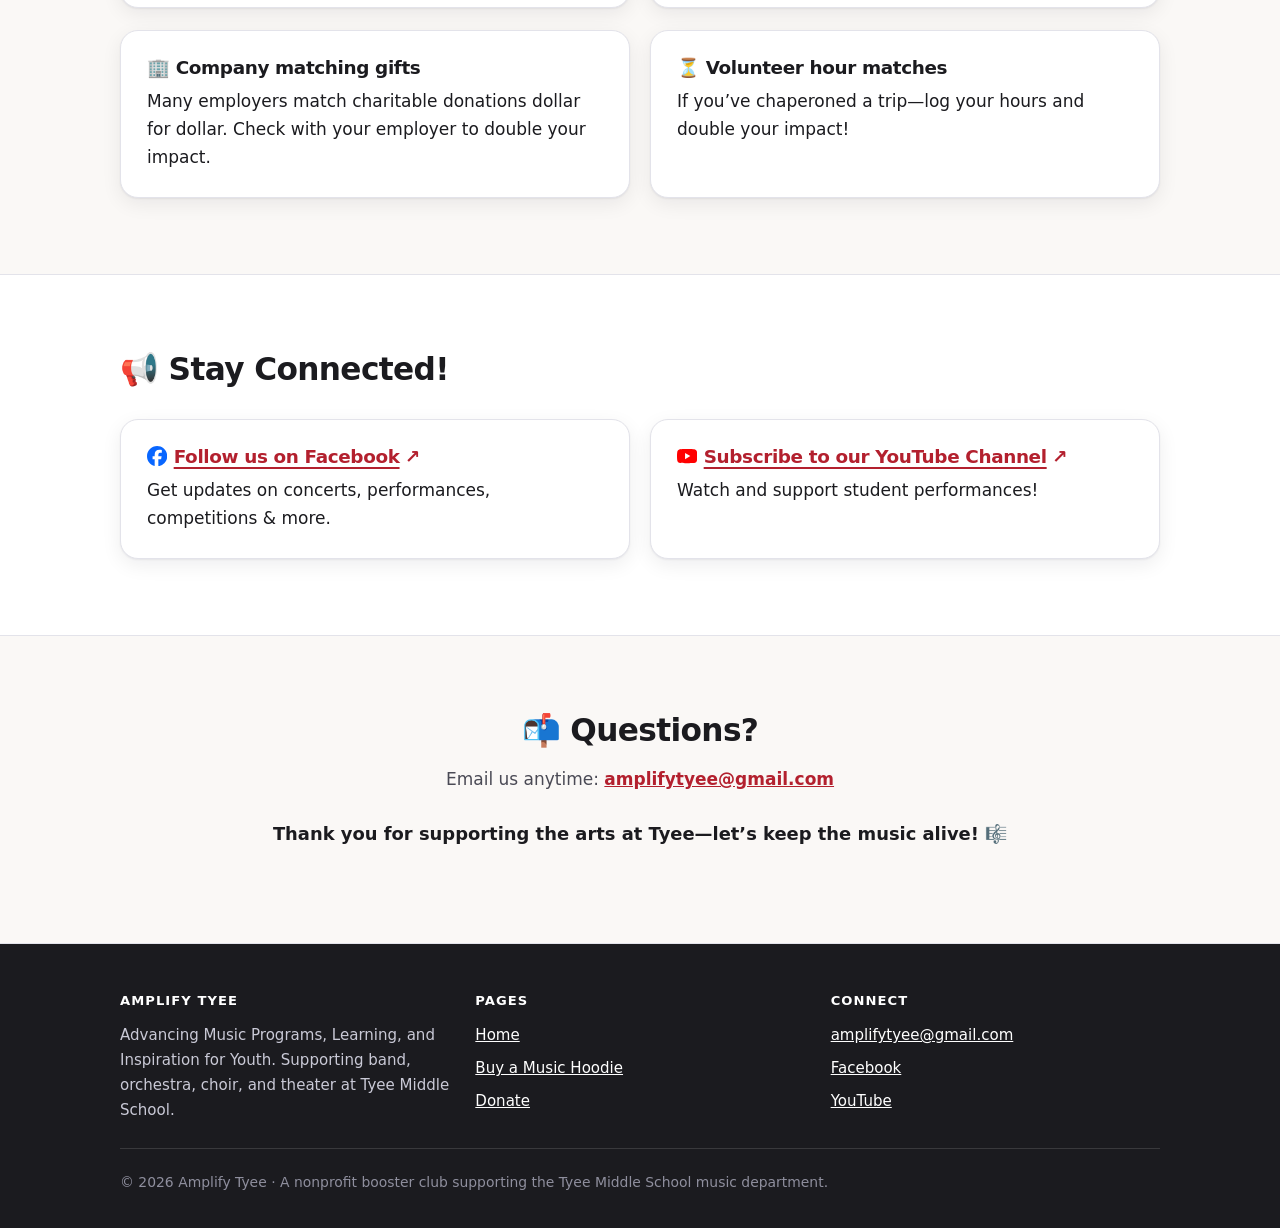
==== commit a25a5f44: "Home page: name the budget cuts in the intro The middle sentence now says what the gap comes from - " ====
--- a/index.html
+++ b/index.html
@@ -55,10 +55,10 @@
         </p>
       </div>
       <p class="lede">
-        At Tyee Middle School, band, orchestra, choir, and theater offer students a community where they can express themselves, grow, and build lasting confidence.
-        Behind every performance, however, is a need for maintained instruments, sheet music, guest lecturers, event transportation, and more.
-        Amplify Tyee is a parent-founded 501(c)(3) nonprofit dedicated to supporting the Tyee Music Department and filling those gaps so
-        every student can participate and shine.
+        At Tyee Middle School, band, orchestra, choir, and theater offer students a community to grow, express themselves, and build confidence.
+        However, ongoing district budget cuts undermine the program's quality, leaving gaps in funding for vital needs like instrument care, music scores, guest lectures, and event transportation.
+        Amplify Tyee is a parent-founded 501(c)(3) nonprofit dedicated to supporting these programs and bridging this gap
+        so every student can participate and shine.
       </p>
       <div class="hero-actions">
         <a class="btn btn-primary" href="sweatshirts.html"><svg class="btn-icon" viewBox="0 0 256 256" aria-hidden="true" focusable="false"><path fill="currentColor" d="M237.31,120.53,183,39.12A16,16,0,0,0,169.73,32H86.27A16,16,0,0,0,73,39.12L18.69,120.53a16,16,0,0,0-2.13,13.09L38,212.21A16,16,0,0,0,53.43,224H80a16,16,0,0,0,16-16V192h64v16a16,16,0,0,0,16,16h26.57A16,16,0,0,0,218,212.21l21.44-78.59A16,16,0,0,0,237.31,120.53ZM80,208H53.43L32,129.41l32-48V176a16,16,0,0,0,16,16Zm40-72a8,8,0,0,1-16,0V97.14a8,8,0,1,1,16,0Zm32-8a8,8,0,0,1-16,0V97.14a8,8,0,1,1,16,0ZM128,78.71,83.35,52.39,86.27,48h83.46l2.92,4.39ZM202.57,208H176V192a16,16,0,0,0,16-16V81.41l32,48Z"/></svg>Buy a Music Hoodie</a>
--- a/assets/css/site.css
+++ b/assets/css/site.css
@@ -121,6 +121,9 @@
 /* Logo inside a button (e.g. PayPal / Zelle on the donate buttons). Drawn in the button's text
    colour (fill="currentColor"), so it stays readable on the red buttons. */
 .btn-icon { width: 1.2em; height: 1.2em; flex: none; }
+/* Same inline icon inside an .eyebrow badge (the hoodie page uses the hoodie).
+   fill="currentColor" on the path makes it take the badge's red. */
+.eyebrow-icon { width: 1.25em; height: 1.25em; flex: none; margin-right: -2px; }
 .btn-primary { background: var(--red); color: #fff; box-shadow: 0 2px 10px rgba(179, 32, 46, .3); }
 .btn-primary:hover { background: var(--red-dark); color: #fff; }
 .btn-secondary { background: #fff; color: var(--ink); border-color: var(--line); box-shadow: var(--shadow); }
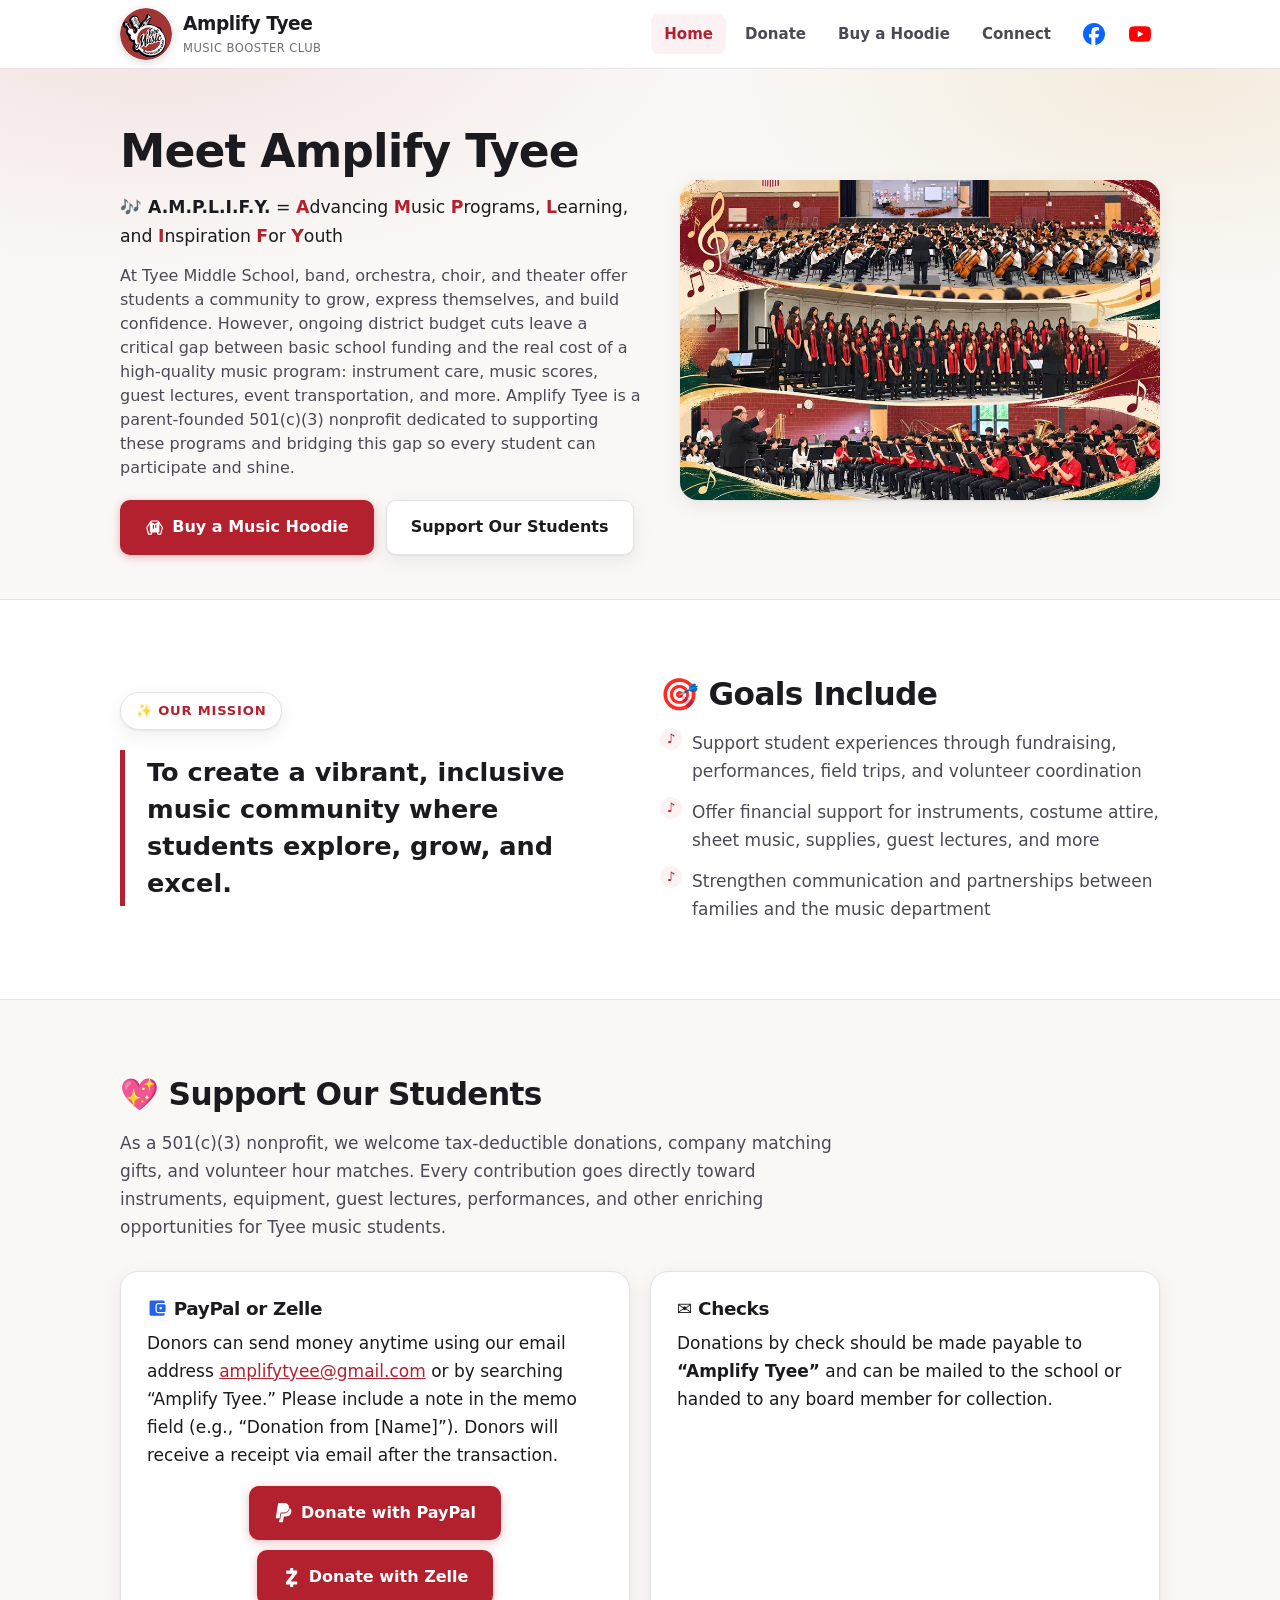
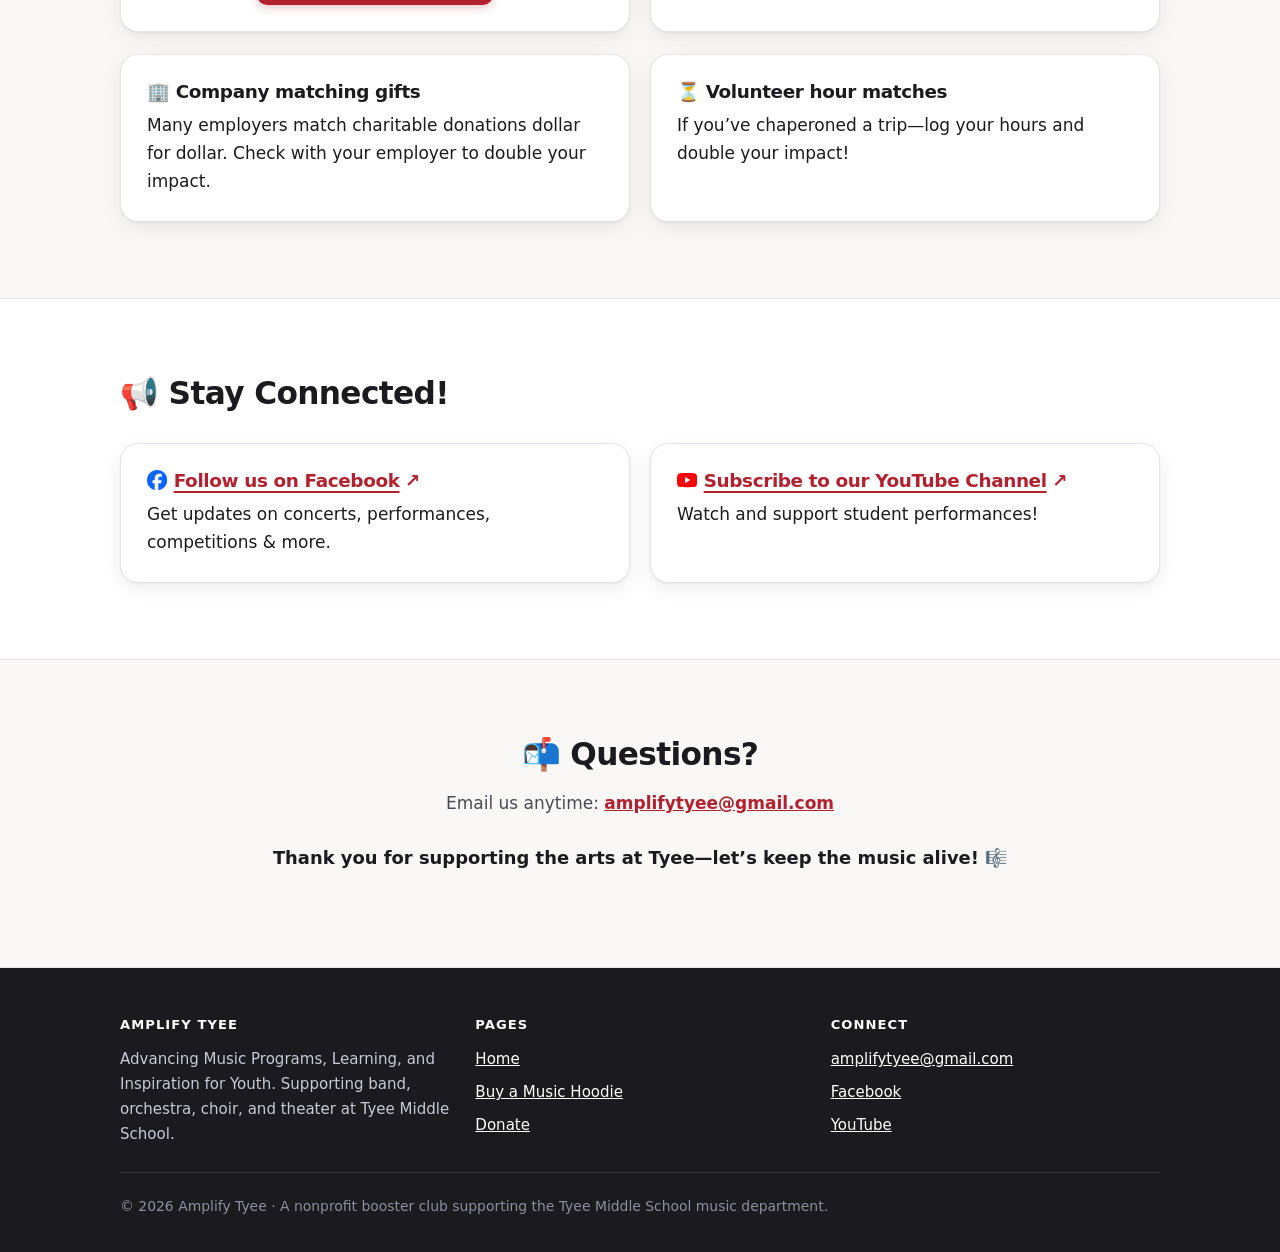
==== commit 5d51e5ec: "Home page: frame the gap as funding versus real cost Names the shortfall as the distance between bas" ====
--- a/index.html
+++ b/index.html
@@ -56,7 +56,8 @@
       </div>
       <p class="lede">
         At Tyee Middle School, band, orchestra, choir, and theater offer students a community to grow, express themselves, and build confidence.
-        However, ongoing district budget cuts undermine the program's quality, leaving gaps in funding for vital needs like instrument care, music scores, guest lectures, and event transportation.
+        However, ongoing district budget cuts leave a critical gap between basic school funding and the real cost of a high-quality music program:
+        instrument care, music scores, guest lectures, event transportation, and more.
         Amplify Tyee is a parent-founded 501(c)(3) nonprofit dedicated to supporting these programs and bridging this gap
         so every student can participate and shine.
       </p>
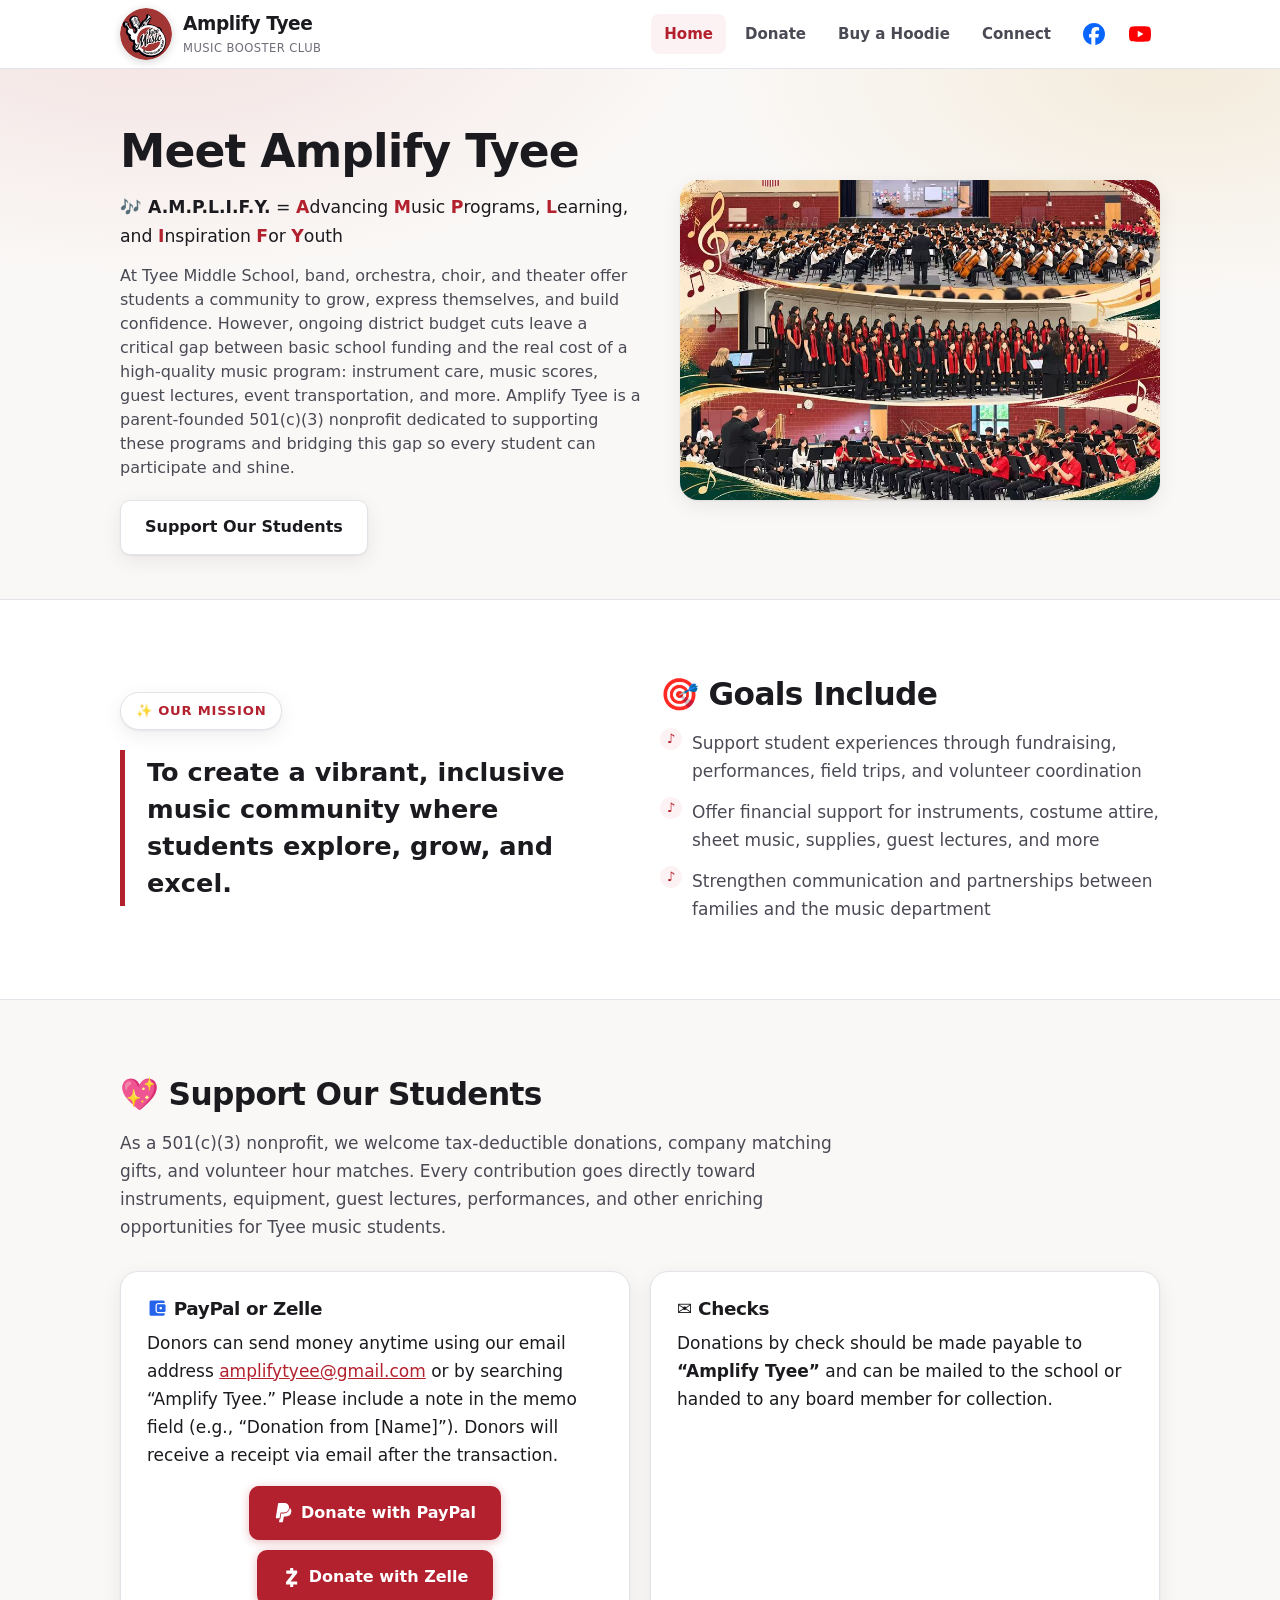
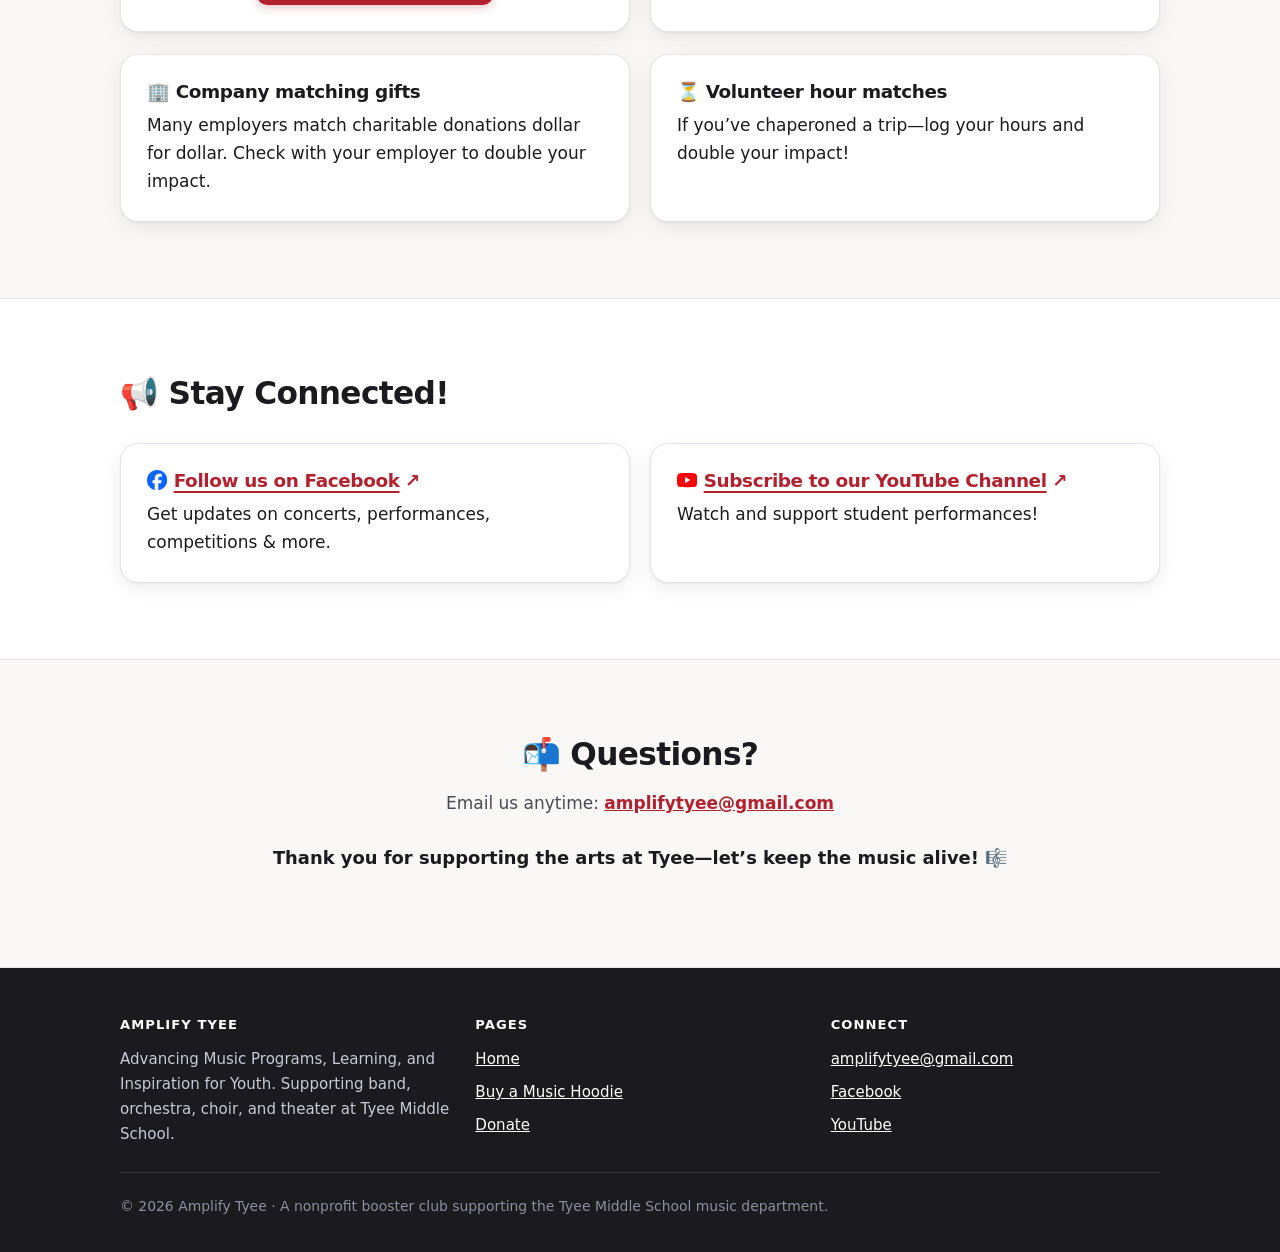
==== commit 11f85b6a: "Hide the home page hoodie button while ordering is closed The hero button now reads the same switch " ====
--- a/index.html
+++ b/index.html
@@ -62,7 +62,7 @@
         so every student can participate and shine.
       </p>
       <div class="hero-actions">
-        <a class="btn btn-primary" href="sweatshirts.html"><svg class="btn-icon" viewBox="0 0 256 256" aria-hidden="true" focusable="false"><path fill="currentColor" d="M237.31,120.53,183,39.12A16,16,0,0,0,169.73,32H86.27A16,16,0,0,0,73,39.12L18.69,120.53a16,16,0,0,0-2.13,13.09L38,212.21A16,16,0,0,0,53.43,224H80a16,16,0,0,0,16-16V192h64v16a16,16,0,0,0,16,16h26.57A16,16,0,0,0,218,212.21l21.44-78.59A16,16,0,0,0,237.31,120.53ZM80,208H53.43L32,129.41l32-48V176a16,16,0,0,0,16,16Zm40-72a8,8,0,0,1-16,0V97.14a8,8,0,1,1,16,0Zm32-8a8,8,0,0,1-16,0V97.14a8,8,0,1,1,16,0ZM128,78.71,83.35,52.39,86.27,48h83.46l2.92,4.39ZM202.57,208H176V192a16,16,0,0,0,16-16V81.41l32,48Z"/></svg>Buy a Music Hoodie</a>
+        <a class="btn btn-primary" data-hoodie-button href="sweatshirts.html"><svg class="btn-icon" viewBox="0 0 256 256" aria-hidden="true" focusable="false"><path fill="currentColor" d="M237.31,120.53,183,39.12A16,16,0,0,0,169.73,32H86.27A16,16,0,0,0,73,39.12L18.69,120.53a16,16,0,0,0-2.13,13.09L38,212.21A16,16,0,0,0,53.43,224H80a16,16,0,0,0,16-16V192h64v16a16,16,0,0,0,16,16h26.57A16,16,0,0,0,218,212.21l21.44-78.59A16,16,0,0,0,237.31,120.53ZM80,208H53.43L32,129.41l32-48V176a16,16,0,0,0,16,16Zm40-72a8,8,0,0,1-16,0V97.14a8,8,0,1,1,16,0Zm32-8a8,8,0,0,1-16,0V97.14a8,8,0,1,1,16,0ZM128,78.71,83.35,52.39,86.27,48h83.46l2.92,4.39ZM202.57,208H176V192a16,16,0,0,0,16-16V81.41l32,48Z"/></svg>Buy a Music Hoodie</a>
         <a class="btn btn-secondary" href="#donate">Support Our Students</a>
       </div>
       </div>
@@ -204,6 +204,25 @@
 </footer>
 
 <script>document.getElementById('year').textContent = new Date().getFullYear();</script>
+<script src="assets/js/config.js"></script>
+<script>
+/* The hero's "Buy a Music Hoodie" button follows the same ordering window as
+   the order form itself: SWEATSHIRT_ORDERING_OPEN and
+   SWEATSHIRT_ORDER_CLOSE_DATE in assets/js/config.js. While ordering is
+   closed the button is taken out, leaving "Support Our Students" as the call
+   to action. Dates are compared as plain YYYY-MM-DD text, so there is no
+   timezone to get wrong. */
+(function () {
+  var cfg = window.AMPLIFY_CONFIG || {};
+  var closeDate = String(cfg.SWEATSHIRT_ORDER_CLOSE_DATE || "").trim();
+  var today = new Date().toLocaleDateString("en-CA");   // YYYY-MM-DD, local clock
+  var closed = cfg.SWEATSHIRT_ORDERING_OPEN === false ||
+               (/^\d{4}-\d{2}-\d{2}$/.test(closeDate) && today > closeDate);
+  if (!closed) return;
+  var btn = document.querySelector("[data-hoodie-button]");
+  if (btn && btn.parentNode) btn.parentNode.removeChild(btn);
+})();
+</script>
 <script src="assets/js/nav.js"></script>
 </body>
 </html>
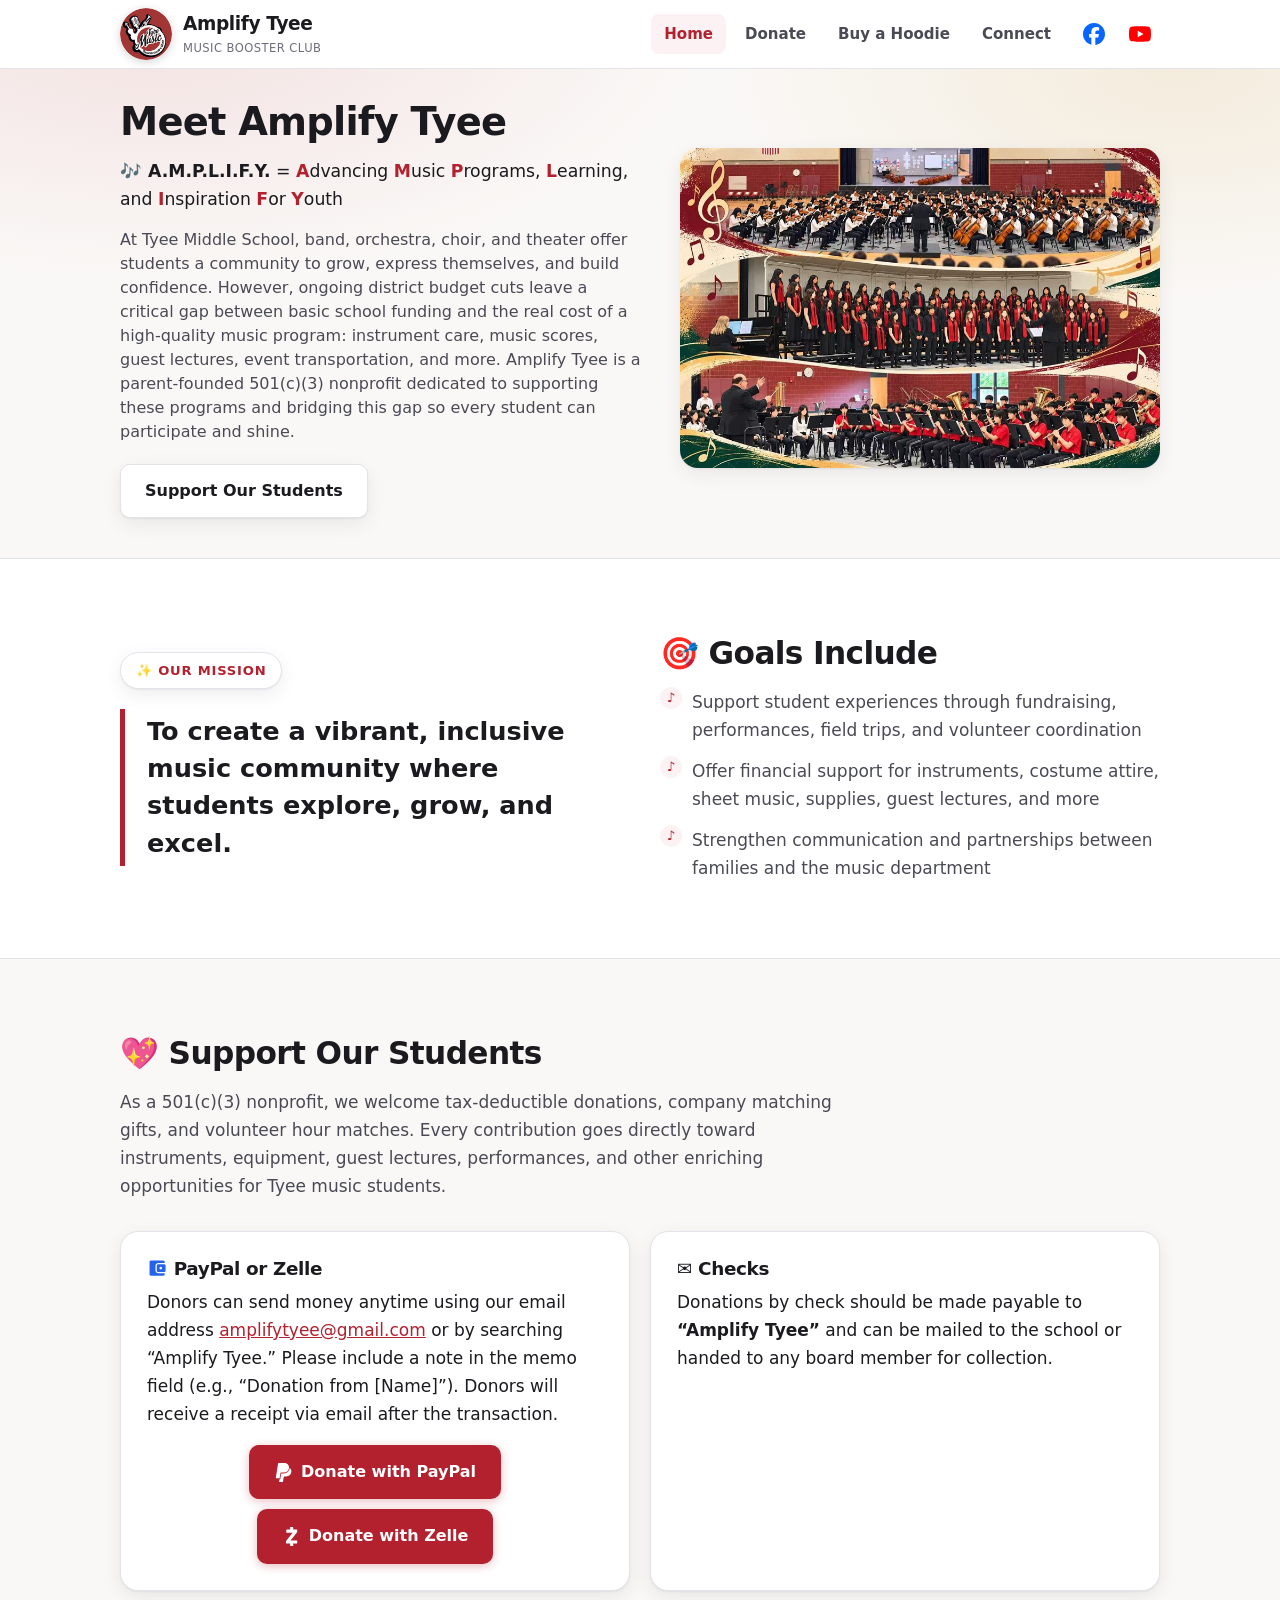
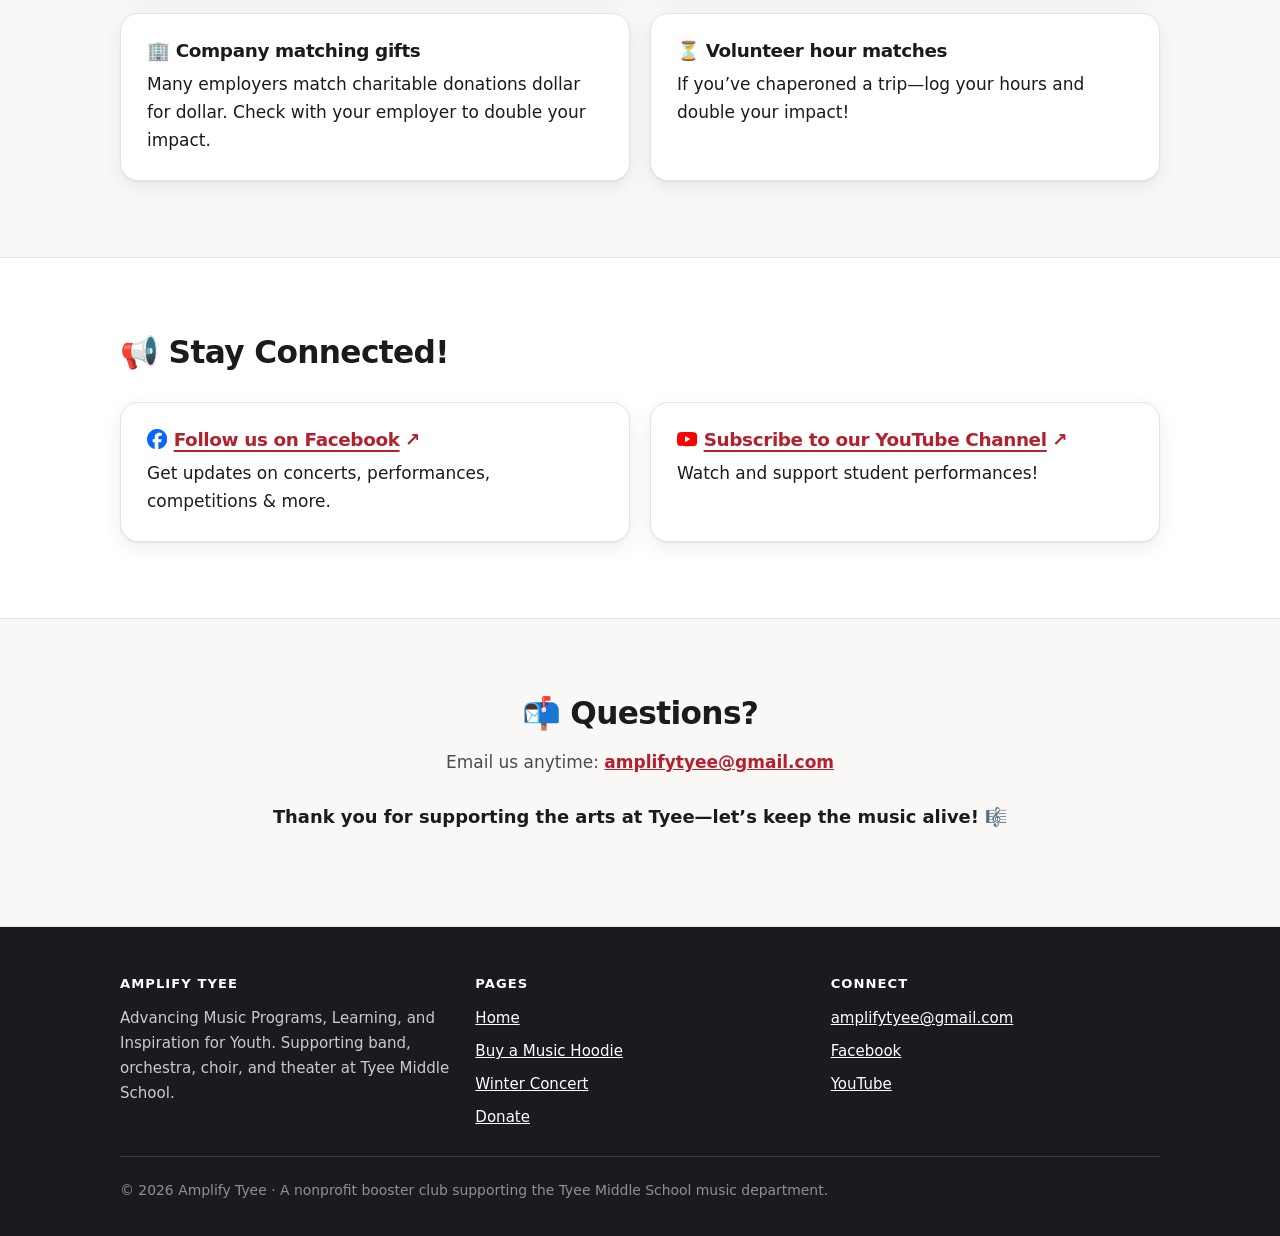
==== commit e5c01fd8: "Add the Winter Concert store and share the page chrome Store: - config.js is now ACCOUNT + DEFAULTS " ====
--- a/index.html
+++ b/index.html
@@ -15,31 +15,31 @@
 <link rel="icon" type="image/png" sizes="48x48" href="assets/img/favicon-48.png">
 <link rel="icon" type="image/png" sizes="192x192" href="assets/img/logo.png">
 <link rel="apple-touch-icon" sizes="180x180" href="assets/img/apple-touch-icon.png">
-<link rel="stylesheet" href="assets/css/site.css">
+<link rel="stylesheet" href="assets/css/site.css?v=2026-11-24c">
 </head>
 <body>
 
-<a class="skip-link" href="#main">Skip to main content</a>
-
-<header class="site-header">
-  <div class="wrap">
-    <a class="brand" href="./">
-      <img class="brand-logo" src="assets/img/logo.png" alt="" width="52" height="52">
-      <span>
-        <span class="brand-name">Amplify Tyee</span>
-        <span class="brand-sub">Music Booster Club</span>
-      </span>
-    </a>
-    <nav class="site-nav" aria-label="Main">
-      <a href="./" aria-current="page">Home</a>
-      <a href="./#donate">Donate</a>
-      <a href="sweatshirts.html">Buy a Hoodie</a>
-      <a href="./#connect">Connect</a>
-      <a class="nav-icon" href="https://www.facebook.com/profile.php?id=61572966548657" target="_blank" rel="noopener" aria-label="Amplify Tyee on Facebook (opens in a new tab)" title="Amplify Tyee on Facebook"><svg viewBox="0 0 24 24" aria-hidden="true" focusable="false"><path fill="#0866FF" d="M9.101 23.691v-7.98H6.627v-3.667h2.474v-1.58c0-4.085 1.848-5.978 5.858-5.978.401 0 .955.042 1.468.103a8.68 8.68 0 0 1 1.141.195v3.325a8.623 8.623 0 0 0-.653-.036 26.805 26.805 0 0 0-.733-.009c-.707 0-1.259.096-1.675.309a1.686 1.686 0 0 0-.679.622c-.258.42-.374.995-.374 1.752v1.297h3.919l-.386 2.103-.287 1.564h-3.246v8.245C19.396 23.238 24 18.179 24 12.044c0-6.627-5.373-12-12-12s-12 5.373-12 12c0 5.628 3.874 10.35 9.101 11.647Z"/></svg></a>
-      <a class="nav-icon" href="https://www.youtube.com/@AMPLIFYTyee" target="_blank" rel="noopener" aria-label="Amplify Tyee on YouTube (opens in a new tab)" title="Amplify Tyee on YouTube"><svg viewBox="0 0 24 24" aria-hidden="true" focusable="false"><path fill="#FF0000" d="M23.498 6.186a3.016 3.016 0 0 0-2.122-2.136C19.505 3.545 12 3.545 12 3.545s-7.505 0-9.377.505A3.017 3.017 0 0 0 .502 6.186C0 8.07 0 12 0 12s0 3.93.502 5.814a3.016 3.016 0 0 0 2.122 2.136c1.871.505 9.376.505 9.376.505s7.505 0 9.377-.505a3.015 3.015 0 0 0 2.122-2.136C24 15.93 24 12 24 12s0-3.93-.502-5.814zM9.545 15.568V8.432L15.818 12l-6.273 3.568z"/></svg></a>
-    </nav>
-  </div>
-</header>
+<noscript>
+  <!-- Fallback when JavaScript is off, so the site is still navigable. The real
+       menu is rendered by assets/js/chrome.js; keep these links in step with
+       NAV_LINKS there. Identical on every page. -->
+  <a class="skip-link" href="#main">Skip to main content</a>
+  <header class="site-header">
+    <div class="wrap">
+      <a class="brand" href="./">
+        <img class="brand-logo" src="assets/img/logo.png" alt="" width="52" height="52">
+        <span><span class="brand-name">Amplify Tyee</span><span class="brand-sub">Music Booster Club</span></span>
+      </a>
+      <nav class="site-nav" aria-label="Main">
+        <a href="./">Home</a>
+        <a href="./#donate">Donate</a>
+        <a href="sweatshirts.html">Buy a Hoodie</a>
+        <a href="./#connect">Connect</a>
+      </nav>
+    </div>
+  </header>
+</noscript>
+<script src="assets/js/chrome.js?v=2" data-chrome="header"></script>
 
 <main id="main">
 
@@ -172,51 +172,35 @@
 
 </main>
 
-<footer class="site-footer">
-  <div class="wrap">
-    <div class="foot-grid">
-      <div>
-        <h4>Amplify Tyee</h4>
-        <p style="margin:0;">Advancing Music Programs, Learning, and Inspiration for Youth.
-           Supporting band, orchestra, choir, and theater at Tyee Middle School.</p>
-      </div>
-      <div>
-        <h4>Pages</h4>
-        <ul>
-          <li><a href="./">Home</a></li>
-          <li><a href="sweatshirts.html">Buy a Music Hoodie</a></li>
-          <li><a href="./#donate">Donate</a></li>
-        </ul>
-      </div>
-      <div>
-        <h4>Connect</h4>
-        <ul>
-          <li><a href="mailto:amplifytyee@gmail.com">amplifytyee@gmail.com</a></li>
-          <li><a href="https://www.facebook.com/profile.php?id=61572966548657" target="_blank" rel="noopener">Facebook</a></li>
-          <li><a href="https://www.youtube.com/@AMPLIFYTyee" target="_blank" rel="noopener">YouTube</a></li>
-        </ul>
-      </div>
-    </div>
-    <div class="foot-bottom">
-      &copy; <span id="year">2026</span> Amplify Tyee &middot; A nonprofit booster club supporting the Tyee Middle School music department.
-    </div>
-  </div>
-</footer>
-
-<script>document.getElementById('year').textContent = new Date().getFullYear();</script>
+<script src="assets/js/chrome.js?v=2" data-chrome="footer"></script>
+<noscript>
+  <!-- Fallback footer; keep in step with FOOTER_PAGES in assets/js/chrome.js. -->
+  <footer class="site-footer">
+    <div class="wrap">
+      <div class="foot-bottom">
+        <a href="./">Home</a> &middot;
+        <a href="sweatshirts.html">Buy a Music Hoodie</a> &middot;
+        <a href="WinterConcert.html">Winter Concert</a> &middot;
+        <a href="./#donate">Donate</a> &middot;
+        <a href="mailto:amplifytyee@gmail.com">amplifytyee@gmail.com</a><br>
+        &copy; Amplify Tyee &middot; A nonprofit booster club supporting the Tyee Middle School music department.
+      </div>
+    </div>
+  </footer>
+</noscript>
+
 <script src="assets/js/config.js"></script>
 <script>
 /* The hero's "Buy a Music Hoodie" button follows the same ordering window as
-   the order form itself: SWEATSHIRT_ORDERING_OPEN and
-   SWEATSHIRT_ORDER_CLOSE_DATE in assets/js/config.js. While ordering is
+   the order form itself: STORES.sweatshirts in assets/js/config.js. While ordering is
    closed the button is taken out, leaving "Support Our Students" as the call
    to action. Dates are compared as plain YYYY-MM-DD text, so there is no
    timezone to get wrong. */
 (function () {
-  var cfg = window.AMPLIFY_CONFIG || {};
-  var closeDate = String(cfg.SWEATSHIRT_ORDER_CLOSE_DATE || "").trim();
+  var store = ((window.AMPLIFY_CONFIG || {}).STORES || {}).sweatshirts || {};
+  var closeDate = String(store.ORDER_CLOSE_DATE || "").trim();
   var today = new Date().toLocaleDateString("en-CA");   // YYYY-MM-DD, local clock
-  var closed = cfg.SWEATSHIRT_ORDERING_OPEN === false ||
+  var closed = store.ORDERING_OPEN === false ||
                (/^\d{4}-\d{2}-\d{2}$/.test(closeDate) && today > closeDate);
   if (!closed) return;
   var btn = document.querySelector("[data-hoodie-button]");
--- a/assets/css/site.css
+++ b/assets/css/site.css
@@ -46,7 +46,7 @@
 a:hover { color: var(--red-dark); }
 
 h1, h2, h3 { line-height: 1.2; letter-spacing: -.02em; margin: 0 0 .5em; }
-h1 { font-size: clamp(1.9rem, 5vw, 2.85rem); }
+h1 { font-size: clamp(1.7rem, 4.2vw, 2.4rem); }   /* page titles: hero headings on all four pages */
 h2 { font-size: clamp(1.4rem, 3.4vw, 1.95rem); }
 h3 { font-size: 1.15rem; }
 
@@ -136,7 +136,7 @@
     radial-gradient(760px 380px at 92% 0%, rgba(200, 149, 43, .13), transparent 60%),
     var(--bg-alt);
   border-bottom: 1px solid var(--line);
-  padding: clamp(48px, 8vw, 86px) 0 clamp(40px, 6vw, 70px);
+  padding: clamp(24px, 3.6vw, 40px) 0 clamp(30px, 5vw, 52px);
 }
 .eyebrow {
   display: inline-flex; align-items: center; gap: 8px;
@@ -236,7 +236,7 @@
      (about 110 characters a line) so it sets in 5 lines instead of 7. This took
      the hero from 579px to 406px at 1280 wide. Phones keep the roomier
      stacked layout above. */
-  .hero { padding: 56px 0 44px; }
+  .hero { padding: 30px 0 40px; }
   .hero h1 { margin-bottom: .3em; }
   .hero p.lede { font-size: 1rem; line-height: 1.5; max-width: 790px; }
   .hero-actions { margin-top: 20px; }
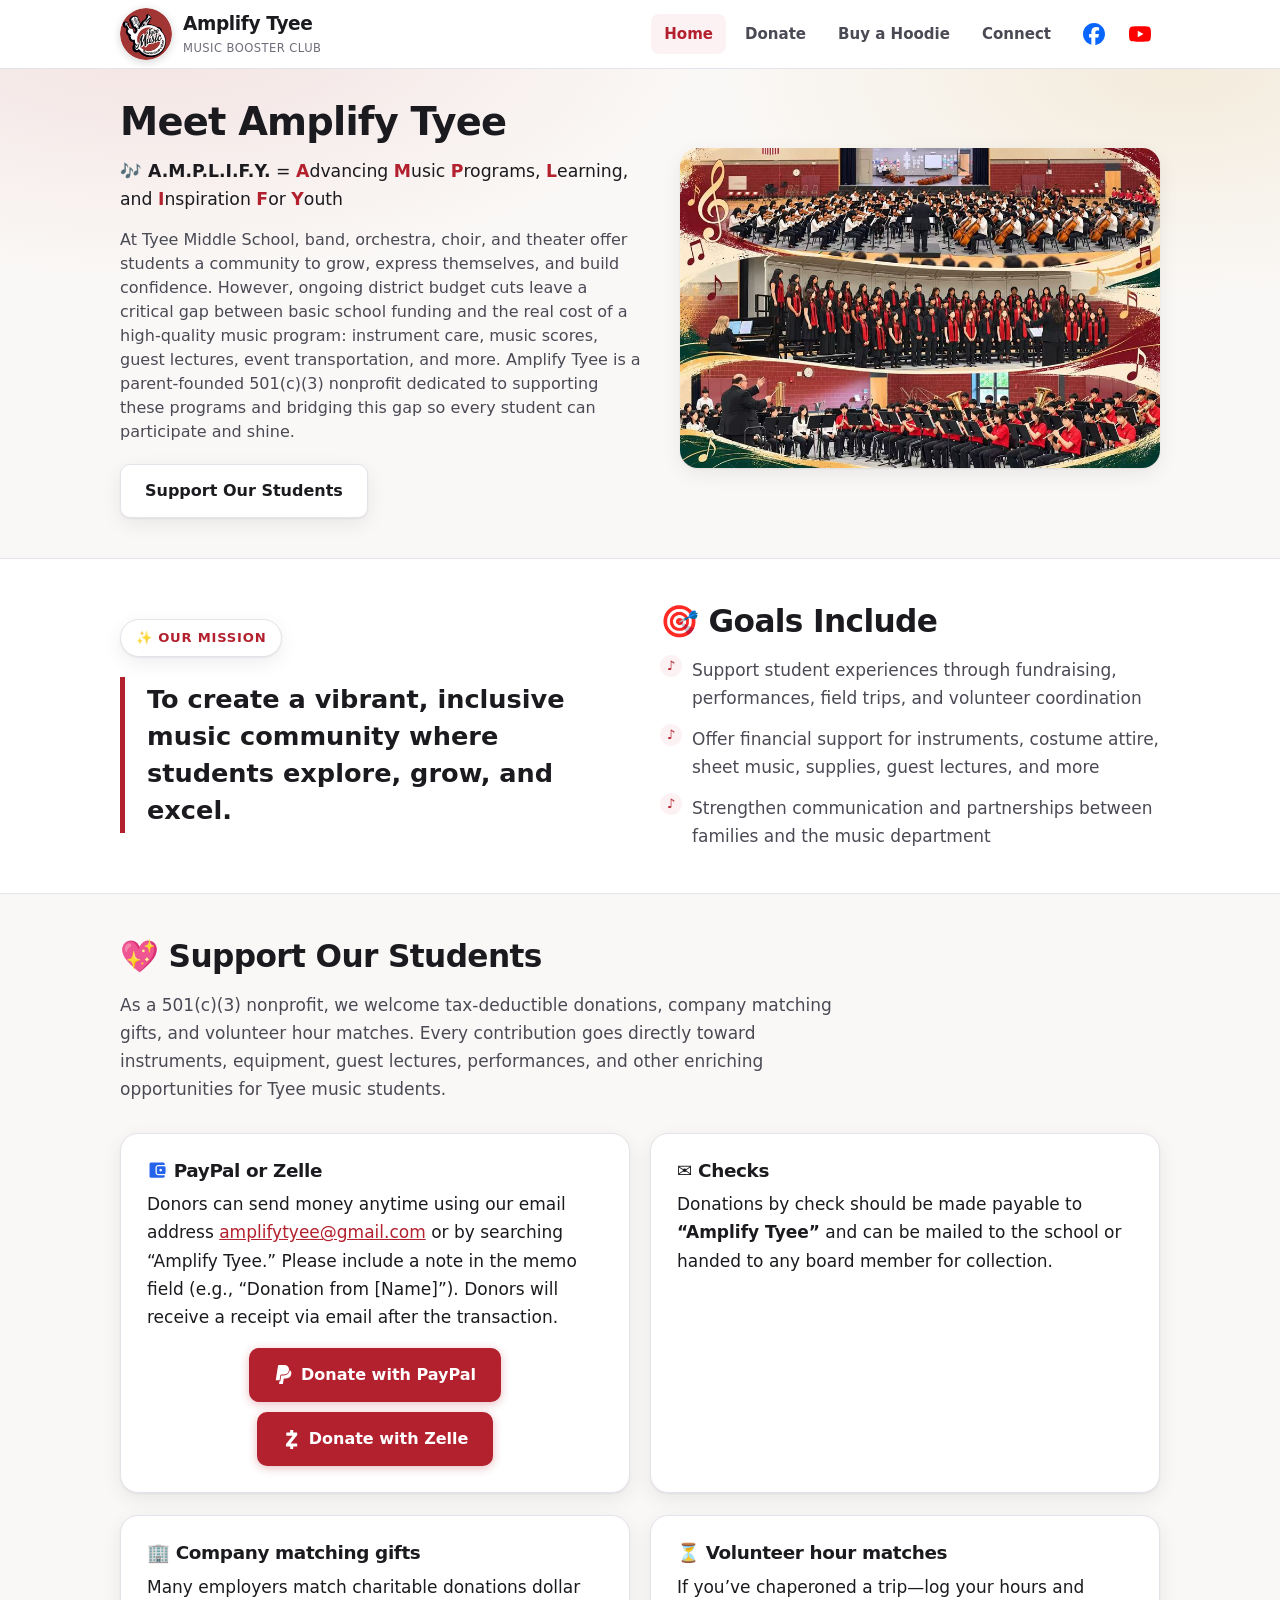
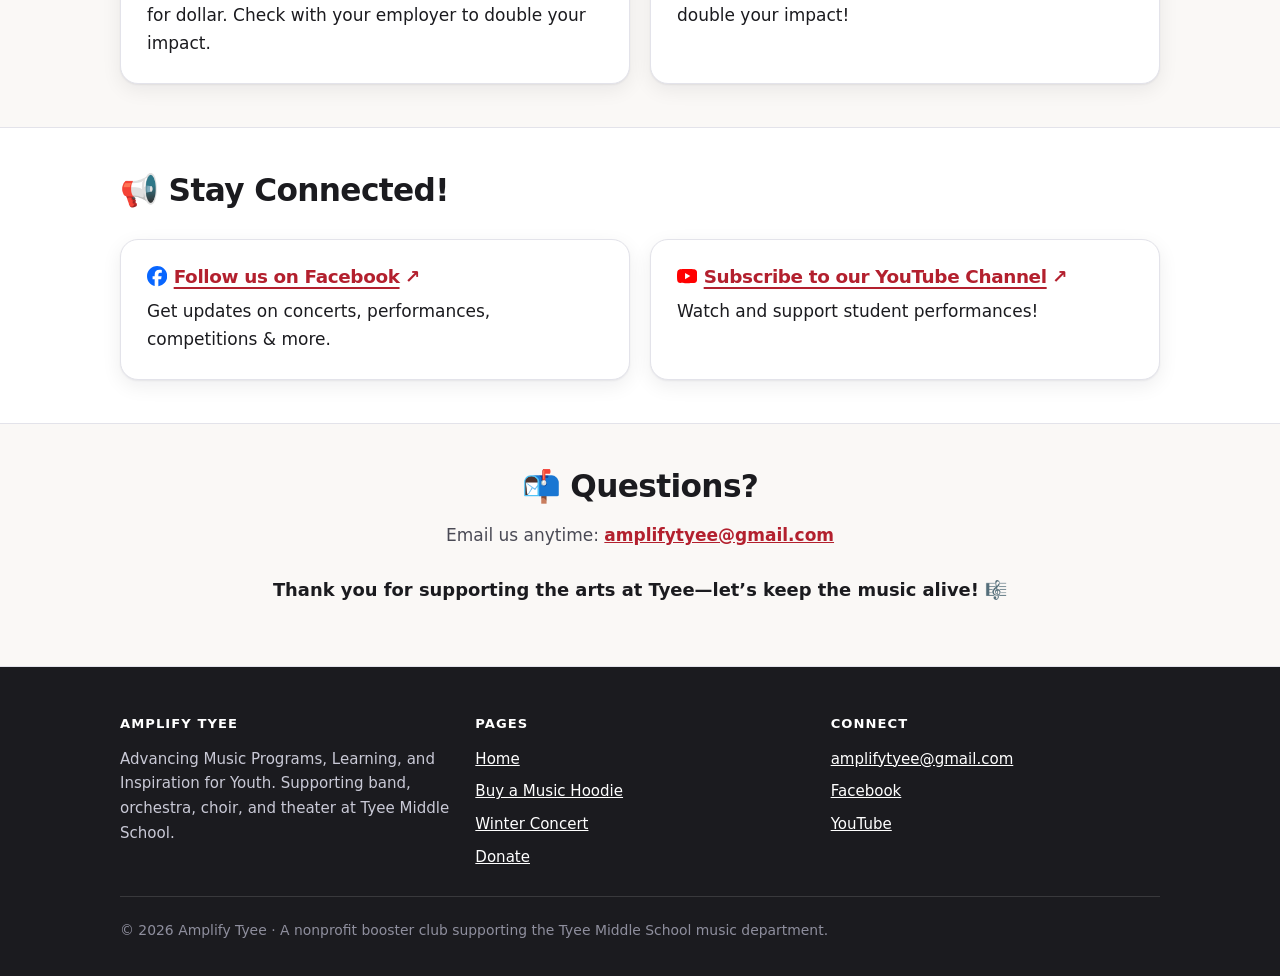
==== commit 3803ca87: "Zoom product pictures, tighter order panels, per-store receipt and email wording - Clicking a produc" ====
--- a/index.html
+++ b/index.html
@@ -15,7 +15,7 @@
 <link rel="icon" type="image/png" sizes="48x48" href="assets/img/favicon-48.png">
 <link rel="icon" type="image/png" sizes="192x192" href="assets/img/logo.png">
 <link rel="apple-touch-icon" sizes="180x180" href="assets/img/apple-touch-icon.png">
-<link rel="stylesheet" href="assets/css/site.css?v=2026-11-24c">
+<link rel="stylesheet" href="assets/css/site.css?v=2026-11-24g">
 </head>
 <body>
 
--- a/assets/css/site.css
+++ b/assets/css/site.css
@@ -153,7 +153,10 @@
 .acronym p:last-child { margin-bottom: 0; }
 
 /* Sections --------------------------------------------------------------- */
-.section { padding: clamp(46px, 7vw, 76px) 0; }
+/* The bands down the home page. Tightened 2026-11-24 from 46-76px: the
+   headings sat a long way below each band's top edge. thank-you.html sets
+   its own 24px, so it is unaffected. */
+.section { padding: clamp(28px, 3.4vw, 44px) 0; }
 .section-alt { background: var(--bg-alt); border-block: 1px solid var(--line); }
 .section-head { max-width: 66ch; margin-bottom: 30px; }
 .section-head p { color: var(--ink-soft); margin-bottom: 0; }
